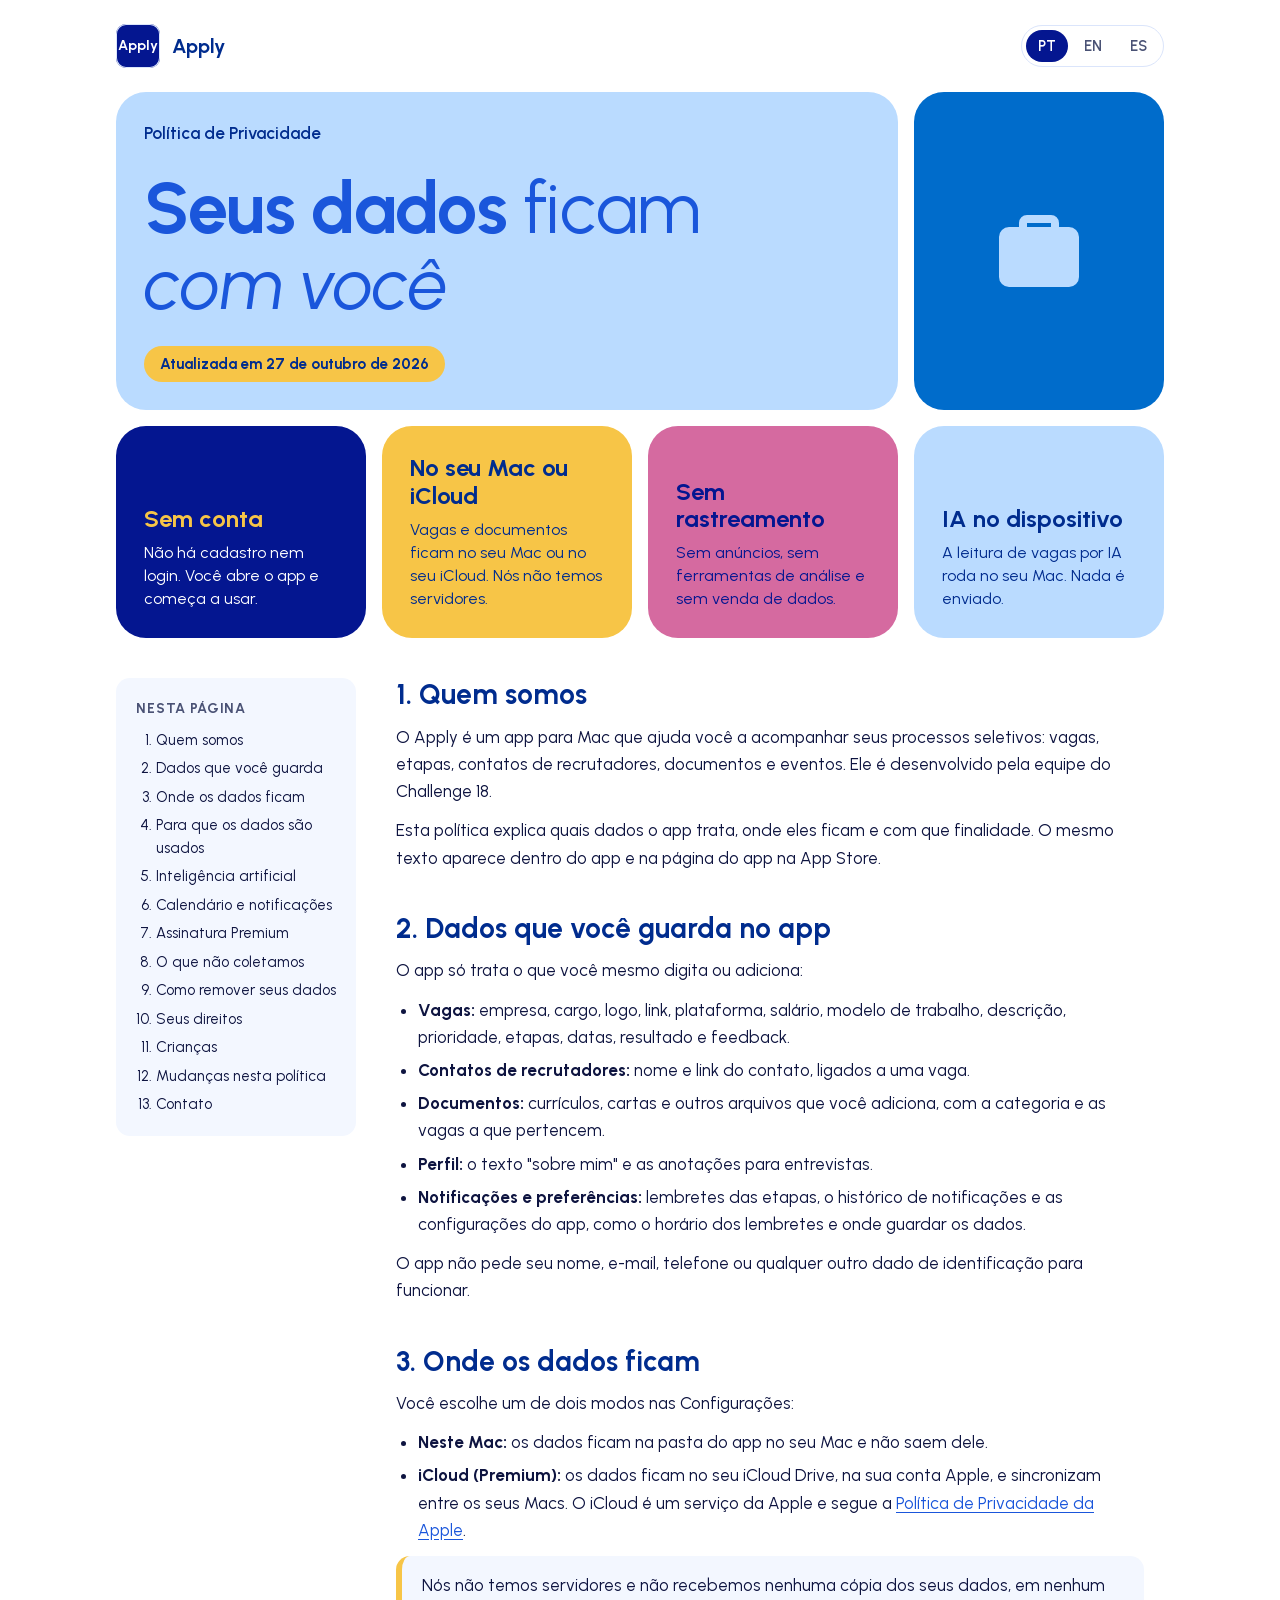
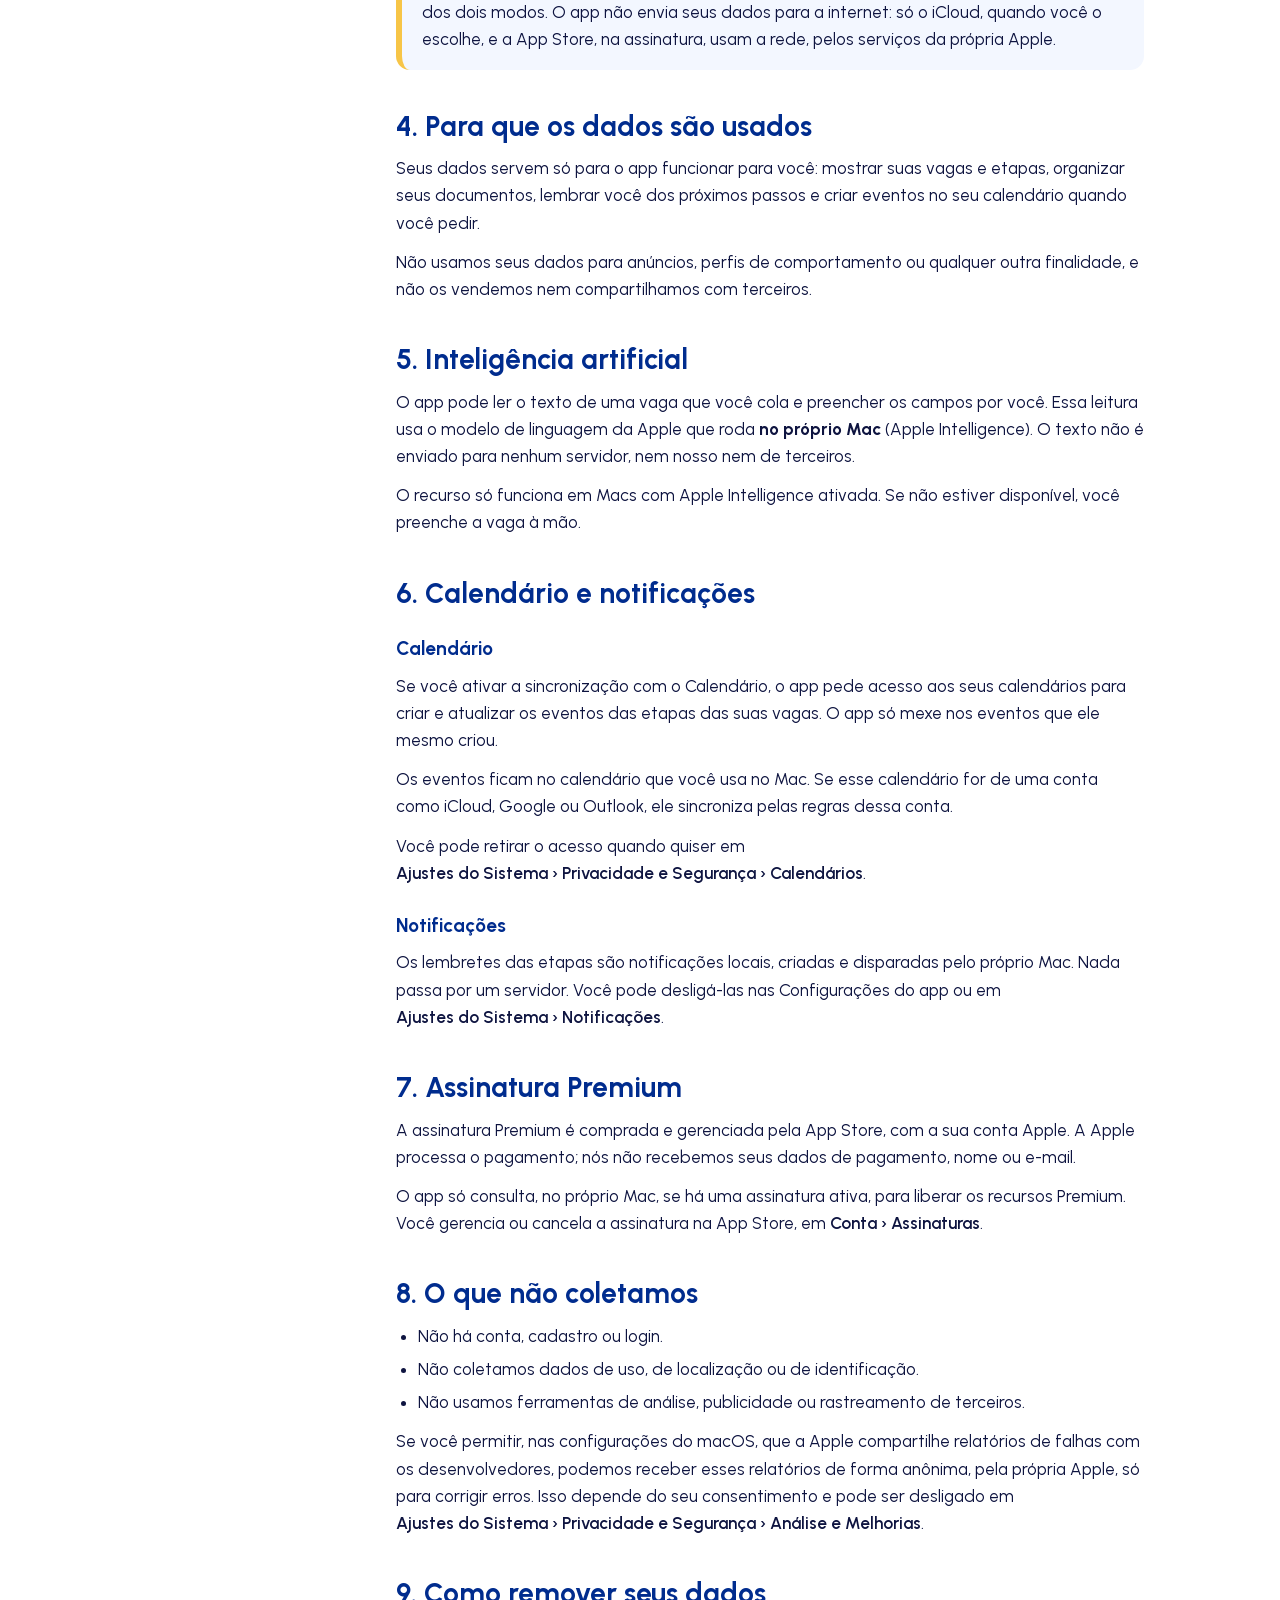
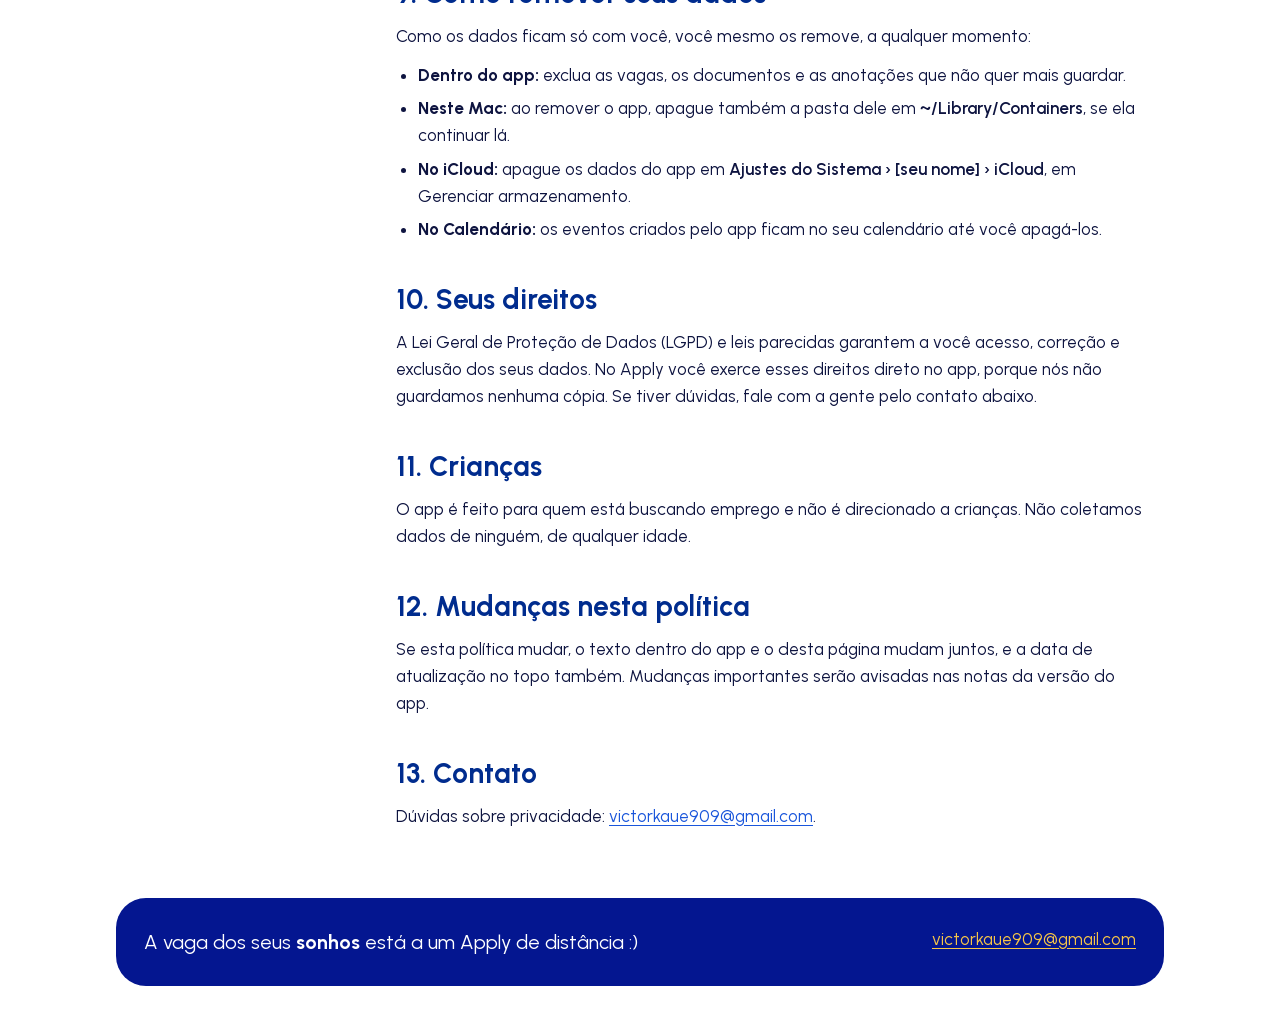
==== index.html @ df61c4a0 "[KAN-130] feat(privacy): add privacy policy page in portuguese, english and spanish Co-Authored-By: " ====
<!doctype html>
<html lang="pt-BR">
<head>
  <meta charset="utf-8">
  <meta name="viewport" content="width=device-width, initial-scale=1">
  <title>Política de Privacidade · Apply</title>
  <meta name="description" content="Como o Apply trata os seus dados: sem conta, sem rastreamento, tudo no seu Mac ou no seu iCloud.">
  <meta name="theme-color" content="#041690">
  <link rel="alternate" hreflang="pt-BR" href="https://challenge18-jobmanager.github.io/JobManager-PrivacyPolicy/">
  <link rel="alternate" hreflang="en" href="https://challenge18-jobmanager.github.io/JobManager-PrivacyPolicy/en/">
  <link rel="alternate" hreflang="es" href="https://challenge18-jobmanager.github.io/JobManager-PrivacyPolicy/es/">
  <link rel="alternate" hreflang="x-default" href="https://challenge18-jobmanager.github.io/JobManager-PrivacyPolicy/en/">
  <link rel="icon" href="assets/favicon.svg" type="image/svg+xml">
  <link rel="stylesheet" href="assets/style.css">
</head>
<body>
  <a class="skip-link" href="#politica">Pular para a política</a>

  <div class="page">
    <header class="topbar">
      <span class="brand"><span class="brand-mark" aria-hidden="true">Apply</span>Apply</span>
      <nav aria-label="Idioma">
        <ul class="languages">
          <li><a href="./" lang="pt-BR" aria-current="page">PT</a></li>
          <li><a href="en/" lang="en">EN</a></li>
          <li><a href="es/" lang="es">ES</a></li>
        </ul>
      </nav>
    </header>

    <div class="hero">
      <div class="tile tile-title">
        <p class="eyebrow">Política de Privacidade</p>
        <h1><strong>Seus dados</strong> ficam <em>com você</em></h1>
        <p class="updated">Atualizada em 27 de outubro de 2026</p>
      </div>
      <div class="tile tile-icon" aria-hidden="true">
        <svg viewBox="0 0 24 24"><path d="M9 3h6a2 2 0 0 1 2 2v1h2.5A2.5 2.5 0 0 1 22 8.5v10a2.5 2.5 0 0 1-2.5 2.5h-15A2.5 2.5 0 0 1 2 18.5v-10A2.5 2.5 0 0 1 4.5 6H7V5a2 2 0 0 1 2-2Zm0 2v1h6V5H9Z"/></svg>
      </div>
      <div class="tile tile-fact tile-navy">
        <h2>Sem conta</h2>
        <p>Não há cadastro nem login. Você abre o app e começa a usar.</p>
      </div>
      <div class="tile tile-fact tile-yellow">
        <h2>No seu Mac ou iCloud</h2>
        <p>Vagas e documentos ficam no seu Mac ou no seu iCloud. Nós não temos servidores.</p>
      </div>
      <div class="tile tile-fact tile-pink">
        <h2>Sem rastreamento</h2>
        <p>Sem anúncios, sem ferramentas de análise e sem venda de dados.</p>
      </div>
      <div class="tile tile-fact tile-sky">
        <h2>IA no dispositivo</h2>
        <p>A leitura de vagas por IA roda no seu Mac. Nada é enviado.</p>
      </div>
    </div>

    <div class="layout">
      <nav class="toc" aria-label="Nesta página">
        <h2>Nesta página</h2>
        <ol>
          <li><a href="#quem-somos">Quem somos</a></li>
          <li><a href="#dados">Dados que você guarda</a></li>
          <li><a href="#onde">Onde os dados ficam</a></li>
          <li><a href="#finalidade">Para que os dados são usados</a></li>
          <li><a href="#ia">Inteligência artificial</a></li>
          <li><a href="#permissoes">Calendário e notificações</a></li>
          <li><a href="#assinatura">Assinatura Premium</a></li>
          <li><a href="#nao-coletamos">O que não coletamos</a></li>
          <li><a href="#remover">Como remover seus dados</a></li>
          <li><a href="#direitos">Seus direitos</a></li>
          <li><a href="#criancas">Crianças</a></li>
          <li><a href="#mudancas">Mudanças nesta política</a></li>
          <li><a href="#contato">Contato</a></li>
        </ol>
      </nav>

      <main id="politica" class="policy">
        <section id="quem-somos">
          <h2>1. Quem somos</h2>
          <p>O Apply é um app para Mac que ajuda você a acompanhar seus processos seletivos: vagas, etapas, contatos de recrutadores, documentos e eventos. Ele é desenvolvido pela equipe do Challenge 18.</p>
          <p>Esta política explica quais dados o app trata, onde eles ficam e com que finalidade. O mesmo texto aparece dentro do app e na página do app na App Store.</p>
        </section>

        <section id="dados">
          <h2>2. Dados que você guarda no app</h2>
          <p>O app só trata o que você mesmo digita ou adiciona:</p>
          <ul>
            <li><strong>Vagas:</strong> empresa, cargo, logo, link, plataforma, salário, modelo de trabalho, descrição, prioridade, etapas, datas, resultado e feedback.</li>
            <li><strong>Contatos de recrutadores:</strong> nome e link do contato, ligados a uma vaga.</li>
            <li><strong>Documentos:</strong> currículos, cartas e outros arquivos que você adiciona, com a categoria e as vagas a que pertencem.</li>
            <li><strong>Perfil:</strong> o texto "sobre mim" e as anotações para entrevistas.</li>
            <li><strong>Notificações e preferências:</strong> lembretes das etapas, o histórico de notificações e as configurações do app, como o horário dos lembretes e onde guardar os dados.</li>
          </ul>
          <p>O app não pede seu nome, e-mail, telefone ou qualquer outro dado de identificação para funcionar.</p>
        </section>

        <section id="onde">
          <h2>3. Onde os dados ficam</h2>
          <p>Você escolhe um de dois modos nas Configurações:</p>
          <ul>
            <li><strong>Neste Mac:</strong> os dados ficam na pasta do app no seu Mac e não saem dele.</li>
            <li><strong>iCloud (Premium):</strong> os dados ficam no seu iCloud Drive, na sua conta Apple, e sincronizam entre os seus Macs. O iCloud é um serviço da Apple e segue a <a href="https://www.apple.com/br/legal/privacy/">Política de Privacidade da Apple</a>.</li>
          </ul>
          <p class="note">Nós não temos servidores e não recebemos nenhuma cópia dos seus dados, em nenhum dos dois modos. O app não envia seus dados para a internet: só o iCloud, quando você o escolhe, e a App Store, na assinatura, usam a rede, pelos serviços da própria Apple.</p>
        </section>

        <section id="finalidade">
          <h2>4. Para que os dados são usados</h2>
          <p>Seus dados servem só para o app funcionar para você: mostrar suas vagas e etapas, organizar seus documentos, lembrar você dos próximos passos e criar eventos no seu calendário quando você pedir.</p>
          <p>Não usamos seus dados para anúncios, perfis de comportamento ou qualquer outra finalidade, e não os vendemos nem compartilhamos com terceiros.</p>
        </section>

        <section id="ia">
          <h2>5. Inteligência artificial</h2>
          <p>O app pode ler o texto de uma vaga que você cola e preencher os campos por você. Essa leitura usa o modelo de linguagem da Apple que roda <strong>no próprio Mac</strong> (Apple Intelligence). O texto não é enviado para nenhum servidor, nem nosso nem de terceiros.</p>
          <p>O recurso só funciona em Macs com Apple Intelligence ativada. Se não estiver disponível, você preenche a vaga à mão.</p>
        </section>

        <section id="permissoes">
          <h2>6. Calendário e notificações</h2>
          <h3>Calendário</h3>
          <p>Se você ativar a sincronização com o Calendário, o app pede acesso aos seus calendários para criar e atualizar os eventos das etapas das suas vagas. O app só mexe nos eventos que ele mesmo criou.</p>
          <p>Os eventos ficam no calendário que você usa no Mac. Se esse calendário for de uma conta como iCloud, Google ou Outlook, ele sincroniza pelas regras dessa conta.</p>
          <p>Você pode retirar o acesso quando quiser em <span class="path">Ajustes do Sistema › Privacidade e Segurança › Calendários</span>.</p>
          <h3>Notificações</h3>
          <p>Os lembretes das etapas são notificações locais, criadas e disparadas pelo próprio Mac. Nada passa por um servidor. Você pode desligá-las nas Configurações do app ou em <span class="path">Ajustes do Sistema › Notificações</span>.</p>
        </section>

        <section id="assinatura">
          <h2>7. Assinatura Premium</h2>
          <p>A assinatura Premium é comprada e gerenciada pela App Store, com a sua conta Apple. A Apple processa o pagamento; nós não recebemos seus dados de pagamento, nome ou e-mail.</p>
          <p>O app só consulta, no próprio Mac, se há uma assinatura ativa, para liberar os recursos Premium. Você gerencia ou cancela a assinatura na App Store, em <span class="path">Conta › Assinaturas</span>.</p>
        </section>

        <section id="nao-coletamos">
          <h2>8. O que não coletamos</h2>
          <ul>
            <li>Não há conta, cadastro ou login.</li>
            <li>Não coletamos dados de uso, de localização ou de identificação.</li>
            <li>Não usamos ferramentas de análise, publicidade ou rastreamento de terceiros.</li>
          </ul>
          <p>Se você permitir, nas configurações do macOS, que a Apple compartilhe relatórios de falhas com os desenvolvedores, podemos receber esses relatórios de forma anônima, pela própria Apple, só para corrigir erros. Isso depende do seu consentimento e pode ser desligado em <span class="path">Ajustes do Sistema › Privacidade e Segurança › Análise e Melhorias</span>.</p>
        </section>

        <section id="remover">
          <h2>9. Como remover seus dados</h2>
          <p>Como os dados ficam só com você, você mesmo os remove, a qualquer momento:</p>
          <ul>
            <li><strong>Dentro do app:</strong> exclua as vagas, os documentos e as anotações que não quer mais guardar.</li>
            <li><strong>Neste Mac:</strong> ao remover o app, apague também a pasta dele em <span class="path">~/Library/Containers</span>, se ela continuar lá.</li>
            <li><strong>No iCloud:</strong> apague os dados do app em <span class="path">Ajustes do Sistema › [seu nome] › iCloud</span>, em Gerenciar armazenamento.</li>
            <li><strong>No Calendário:</strong> os eventos criados pelo app ficam no seu calendário até você apagá-los.</li>
          </ul>
        </section>

        <section id="direitos">
          <h2>10. Seus direitos</h2>
          <p>A Lei Geral de Proteção de Dados (LGPD) e leis parecidas garantem a você acesso, correção e exclusão dos seus dados. No Apply você exerce esses direitos direto no app, porque nós não guardamos nenhuma cópia. Se tiver dúvidas, fale com a gente pelo contato abaixo.</p>
        </section>

        <section id="criancas">
          <h2>11. Crianças</h2>
          <p>O app é feito para quem está buscando emprego e não é direcionado a crianças. Não coletamos dados de ninguém, de qualquer idade.</p>
        </section>

        <section id="mudancas">
          <h2>12. Mudanças nesta política</h2>
          <p>Se esta política mudar, o texto dentro do app e o desta página mudam juntos, e a data de atualização no topo também. Mudanças importantes serão avisadas nas notas da versão do app.</p>
        </section>

        <section id="contato">
          <h2>13. Contato</h2>
          <p>Dúvidas sobre privacidade: <a href="mailto:victorkaue909@gmail.com">victorkaue909@gmail.com</a>.</p>
        </section>
      </main>
    </div>

    <footer class="footer">
      <p class="tagline">A vaga dos seus <strong>sonhos</strong> está a um Apply de distância :)</p>
      <p><a href="mailto:victorkaue909@gmail.com">victorkaue909@gmail.com</a></p>
    </footer>
  </div>
</body>
</html>
---- assets/style.css ----
/*
  Identidade visual provisória do app, tirada do Figma
  (Challenge-18, "02. Design System & Foundations", frame "Teste de cores escolhida").
  Troque os valores de marca aqui quando a identidade for fechada.
*/

@font-face {
  font-family: "Urbanist";
  src: url("fonts/Urbanist.woff2") format("woff2");
  font-weight: 400 800;
  font-style: normal;
  font-display: swap;
}

@font-face {
  font-family: "Urbanist";
  src: url("fonts/Urbanist-Italic.woff2") format("woff2");
  font-weight: 400 800;
  font-style: italic;
  font-display: swap;
}

:root {
  /* Marca */
  --navy: #041690;
  --blue: #006ccb;
  --sky: #badbff;
  --yellow: #f7c547;
  --pink: #d56aa0;
  --royal: #1a56db;
  --deep: #002c8e;

  /* Papéis (claro) */
  --bg: #ffffff;
  --surface: #f3f7ff;
  --border: #dbe5fb;
  --text: #0e1440;
  --text-secondary: #4a5275;
  --heading: var(--deep);
  --link: var(--royal);
  --focus: var(--royal);

  --radius-card: 30px;
  --radius-medium: 14px;
  --radius-small: 10px;

  --font: "Urbanist", -apple-system, BlinkMacSystemFont, "Helvetica Neue", Arial, sans-serif;

  color-scheme: light;
}

@media (prefers-color-scheme: dark) {
  :root {
    --bg: #060a2b;
    --surface: #0d1450;
    --border: #1f2a75;
    --text: #eef2ff;
    --text-secondary: #b7c0e6;
    --heading: var(--sky);
    --link: #8fc2ff;
    --focus: var(--yellow);
    color-scheme: dark;
  }
}

@media (prefers-contrast: more) {
  :root {
    --text-secondary: var(--text);
    --border: var(--text-secondary);
  }
}

*,
*::before,
*::after {
  box-sizing: border-box;
}

html {
  -webkit-text-size-adjust: 100%;
  scroll-behavior: smooth;
}

@media (prefers-reduced-motion: reduce) {
  html {
    scroll-behavior: auto;
  }
}

body {
  margin: 0;
  background: var(--bg);
  color: var(--text);
  font-family: var(--font);
  font-size: 1.0625rem;
  line-height: 1.6;
}

a {
  color: var(--link);
  text-underline-offset: 3px;
}

a:focus-visible {
  outline: 3px solid var(--focus);
  outline-offset: 3px;
  border-radius: 4px;
}

.skip-link {
  position: absolute;
  left: 16px;
  top: -48px;
  padding: 8px 16px;
  background: var(--yellow);
  color: var(--navy);
  border-radius: var(--radius-small);
  font-weight: 700;
  z-index: 10;
}

.skip-link:focus {
  top: 16px;
}

.page {
  max-width: 1080px;
  margin: 0 auto;
  padding: 24px 16px 48px;
}

/* Topo */

.topbar {
  display: flex;
  align-items: center;
  justify-content: space-between;
  gap: 16px;
  margin-bottom: 24px;
}

.brand {
  display: inline-flex;
  align-items: center;
  gap: 12px;
  color: var(--heading);
  font-weight: 700;
  font-size: 1.25rem;
  text-decoration: none;
}

.brand-mark {
  display: grid;
  place-items: center;
  width: 44px;
  height: 44px;
  border-radius: var(--radius-small);
  background: var(--navy);
  color: #ffffff;
  font-size: 0.875rem;
  font-weight: 700;
  letter-spacing: -0.01em;
  box-shadow: inset 0 0 0 1px var(--border);
}

.languages {
  display: flex;
  gap: 4px;
  padding: 4px;
  margin: 0;
  list-style: none;
  border: 1px solid var(--border);
  border-radius: 999px;
}

.languages a {
  display: block;
  padding: 4px 12px;
  border-radius: 999px;
  color: var(--text-secondary);
  font-weight: 600;
  font-size: 0.9375rem;
  text-decoration: none;
}

.languages a[aria-current="page"] {
  background: var(--navy);
  color: #ffffff;
}

/* Bento do topo */

.hero {
  display: grid;
  grid-template-columns: repeat(4, 1fr);
  gap: 16px;
  margin-bottom: 40px;
}

.tile {
  border-radius: var(--radius-card);
  padding: 28px;
  min-height: 180px;
}

.tile h2,
.tile p {
  margin: 0;
}

.tile-title {
  grid-column: span 3;
  background: var(--sky);
  color: var(--royal);
  display: flex;
  flex-direction: column;
  justify-content: space-between;
  gap: 24px;
}

.tile-title h1 {
  margin: 0;
  font-size: clamp(2.5rem, 6vw, 4.5rem);
  line-height: 1.05;
  font-weight: 400;
  letter-spacing: -0.01em;
}

.tile-title h1 strong {
  font-weight: 700;
}

.tile-title h1 em {
  display: block;
}

.tile-title .eyebrow {
  color: var(--deep);
  font-weight: 600;
}

.updated {
  align-self: flex-start;
  padding: 6px 16px;
  border-radius: 999px;
  background: var(--yellow);
  color: var(--deep);
  font-weight: 700;
  font-size: 0.9375rem;
}

.tile-icon {
  background: var(--blue);
  display: grid;
  place-items: center;
}

.tile-icon svg {
  width: 96px;
  height: 96px;
  fill: var(--sky);
}

.tile-fact {
  display: flex;
  flex-direction: column;
  justify-content: flex-end;
  gap: 8px;
}

.tile-fact h2 {
  font-size: 1.5rem;
  line-height: 1.15;
}

.tile-fact p {
  font-size: 1rem;
  line-height: 1.45;
}

.tile-navy {
  background: var(--navy);
  color: #ffffff;
}

.tile-navy h2 {
  color: var(--yellow);
}

.tile-yellow {
  background: var(--yellow);
  color: var(--deep);
}

.tile-pink {
  background: var(--pink);
  color: var(--navy);
}

.tile-sky {
  background: var(--sky);
  color: var(--deep);
}

@media (max-width: 860px) {
  .hero {
    grid-template-columns: repeat(2, 1fr);
  }

  .tile-title {
    grid-column: span 2;
  }

  .tile-icon {
    display: none;
  }
}

@media (max-width: 520px) {
  .hero {
    grid-template-columns: 1fr;
  }

  .tile-title {
    grid-column: span 1;
  }

  .tile {
    padding: 24px;
    min-height: 0;
  }
}

/* Texto da política */

.layout {
  display: grid;
  grid-template-columns: 240px minmax(0, 1fr);
  gap: 40px;
  align-items: start;
}

.toc {
  position: sticky;
  top: 24px;
  padding: 20px;
  border-radius: var(--radius-medium);
  background: var(--surface);
}

.toc h2 {
  margin: 0 0 8px;
  font-size: 0.875rem;
  text-transform: uppercase;
  letter-spacing: 0.06em;
  color: var(--text-secondary);
}

.toc ol {
  margin: 0;
  padding-left: 20px;
  font-size: 0.9375rem;
  line-height: 1.5;
}

.toc li + li {
  margin-top: 6px;
}

.toc a {
  color: var(--text);
  text-decoration: none;
}

.toc a:hover {
  color: var(--link);
  text-decoration: underline;
}

@media (max-width: 860px) {
  .layout {
    grid-template-columns: 1fr;
    gap: 24px;
  }

  .toc {
    position: static;
  }
}

.policy {
  max-width: 68ch;
}

.policy section {
  scroll-margin-top: 24px;
}

.policy section + section {
  margin-top: 40px;
}

.policy h2 {
  margin: 0 0 12px;
  color: var(--heading);
  font-size: 1.75rem;
  line-height: 1.2;
  font-weight: 700;
}

.policy h3 {
  margin: 24px 0 8px;
  color: var(--heading);
  font-size: 1.1875rem;
  font-weight: 700;
}

.policy p,
.policy ul {
  margin: 0 0 12px;
}

.policy ul {
  padding-left: 22px;
}

.policy li + li {
  margin-top: 6px;
}

.policy strong {
  font-weight: 700;
}

.note {
  padding: 16px 20px;
  border-radius: var(--radius-medium);
  background: var(--surface);
  border-left: 6px solid var(--yellow);
}

.path {
  font-weight: 600;
  white-space: nowrap;
}

/* Rodapé */

.footer {
  margin-top: 56px;
  padding: 28px;
  border-radius: var(--radius-card);
  background: var(--navy);
  color: #ffffff;
  display: flex;
  flex-wrap: wrap;
  justify-content: space-between;
  gap: 16px;
}

.footer p {
  margin: 0;
}

.footer a {
  color: var(--yellow);
}

.footer .tagline {
  font-size: 1.25rem;
}

@media print {
  .topbar .languages,
  .toc,
  .hero .tile-icon,
  .skip-link {
    display: none;
  }

  .layout {
    display: block;
  }

  .tile,
  .footer {
    background: none !important;
    color: #000000 !important;
    border: 1px solid #cccccc;
  }
}
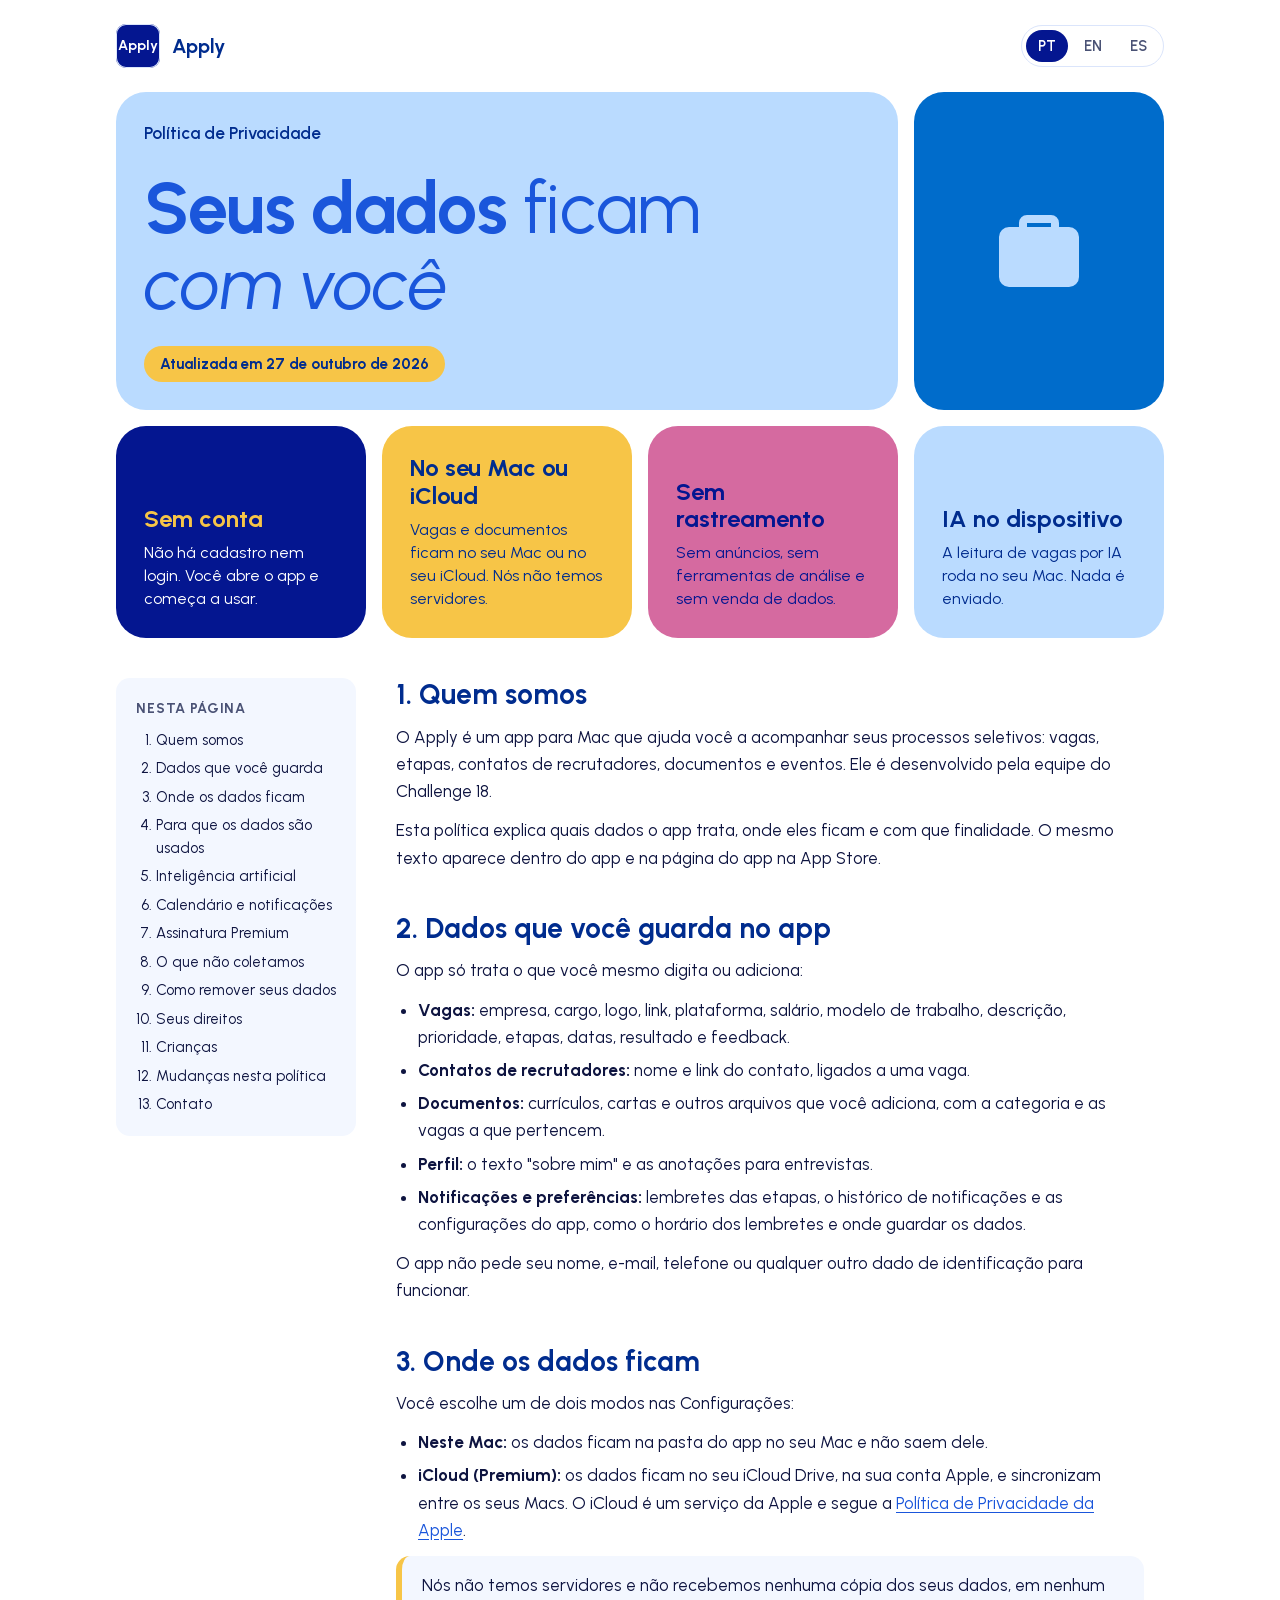
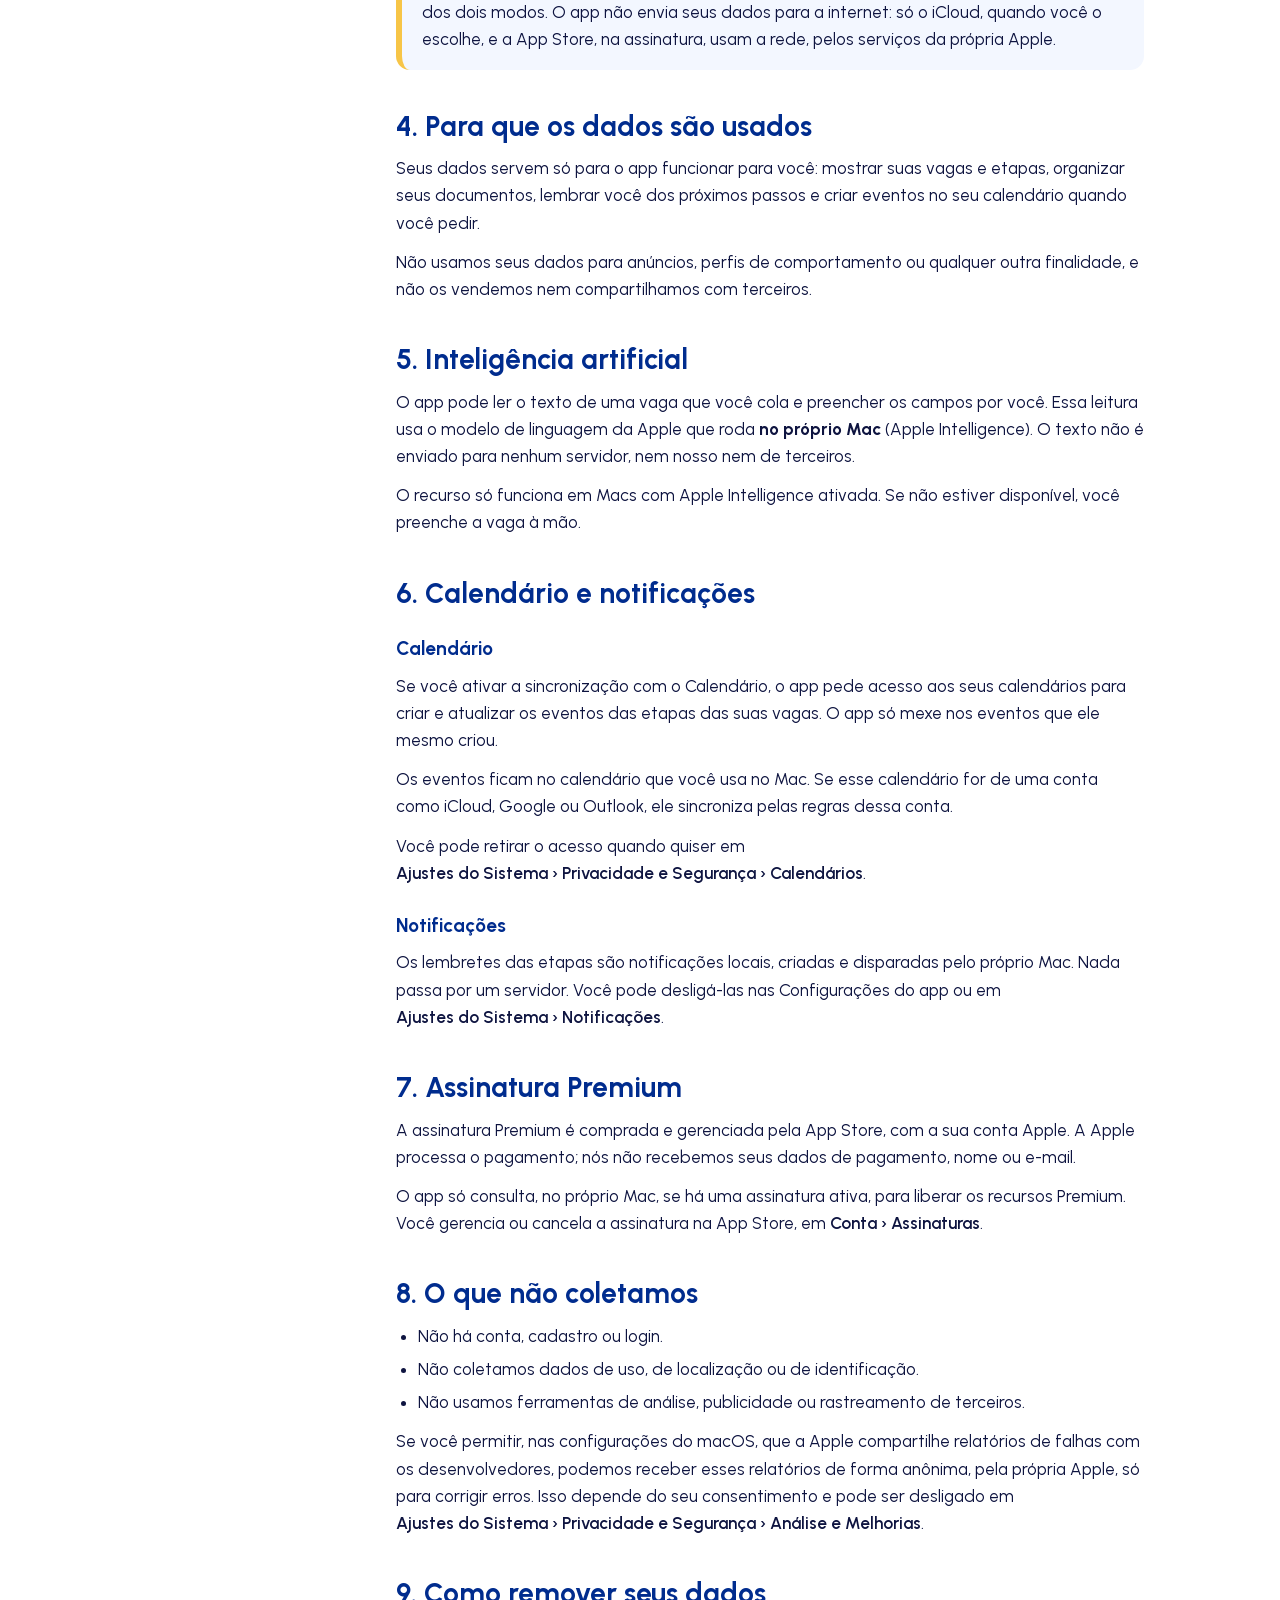
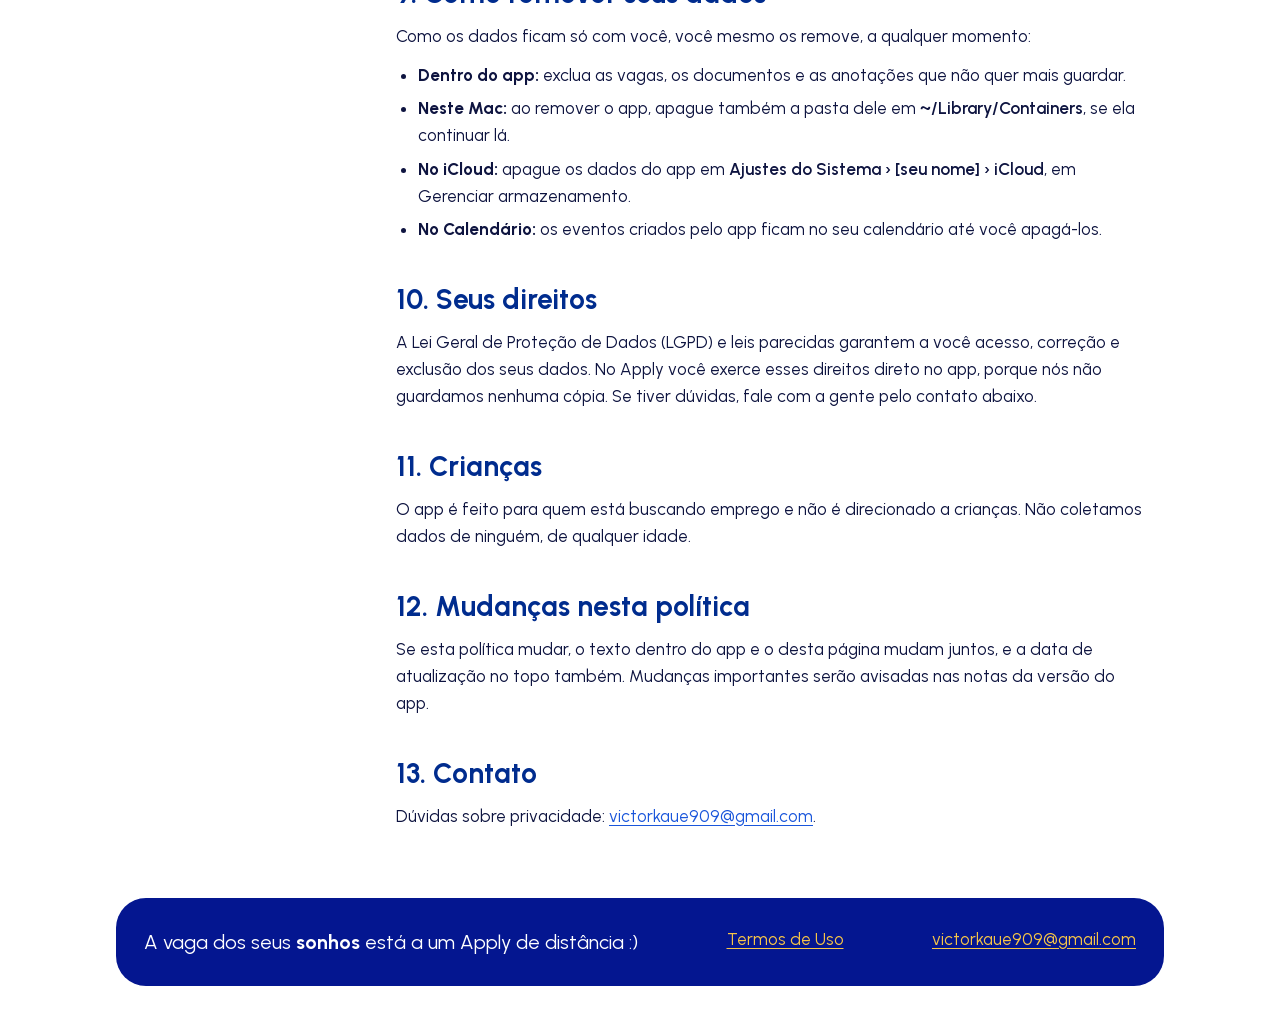
==== commit 9fd2ba7f: "[KAN-194] docs(terms): update the readme and link both documents Co-Authored-By: Claude Sonnet 5.5 <" ====
--- a/index.html
+++ b/index.html
@@ -178,6 +178,7 @@
 
     <footer class="footer">
       <p class="tagline">A vaga dos seus <strong>sonhos</strong> está a um Apply de distância :)</p>
+      <p><a href="terms/">Termos de Uso</a></p>
       <p><a href="mailto:victorkaue909@gmail.com">victorkaue909@gmail.com</a></p>
     </footer>
   </div>
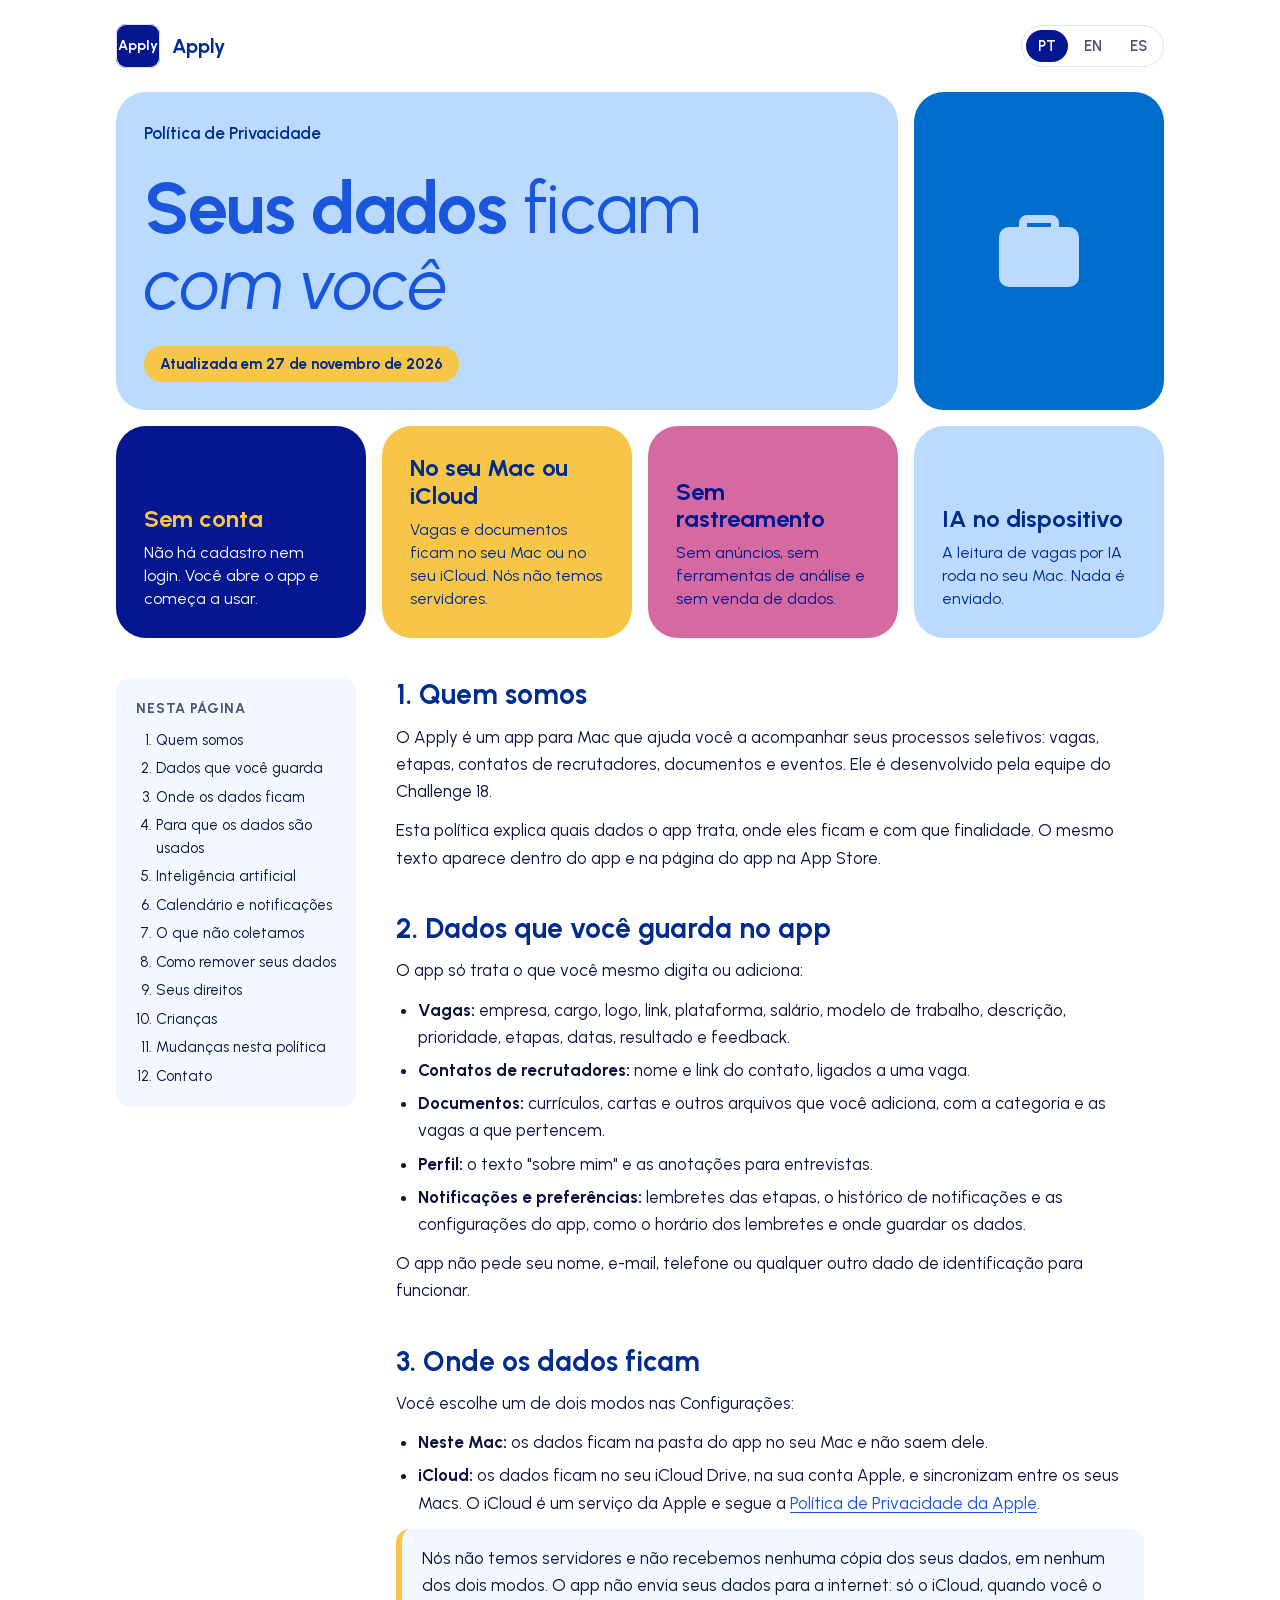
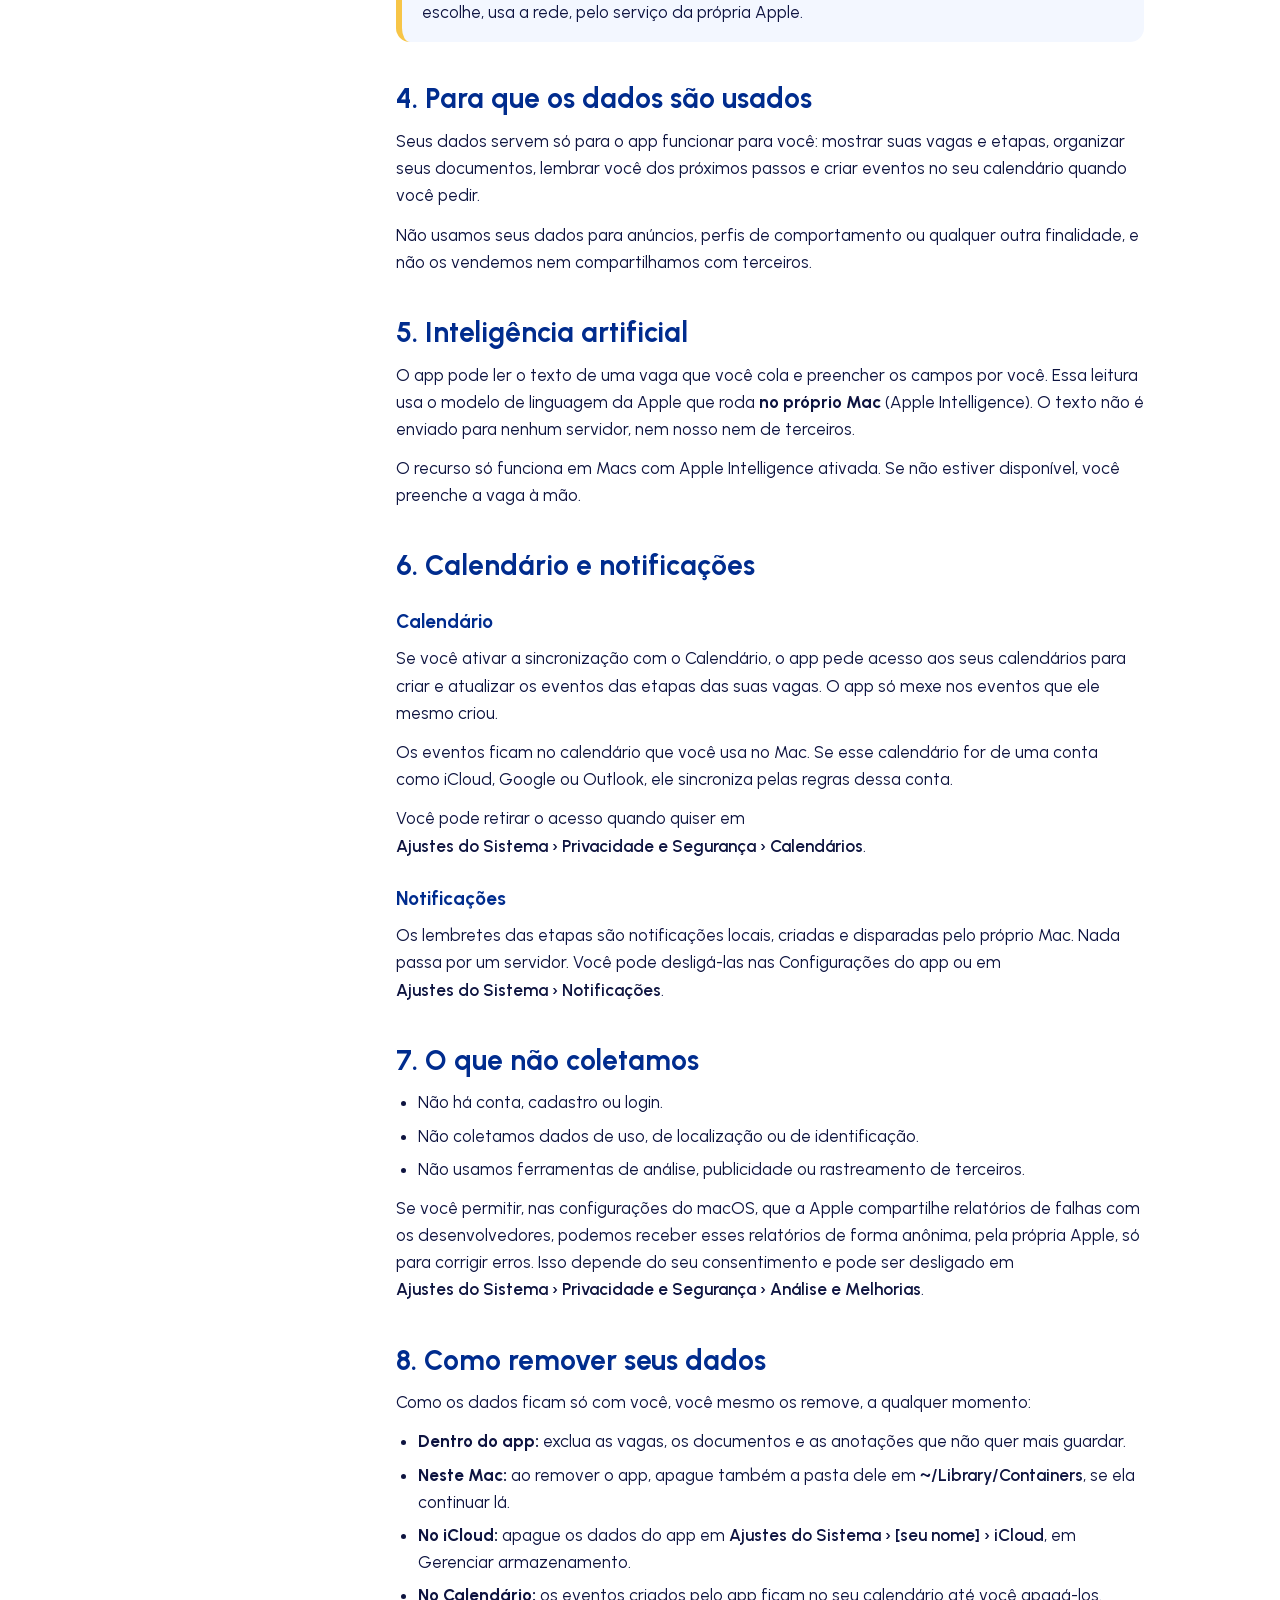
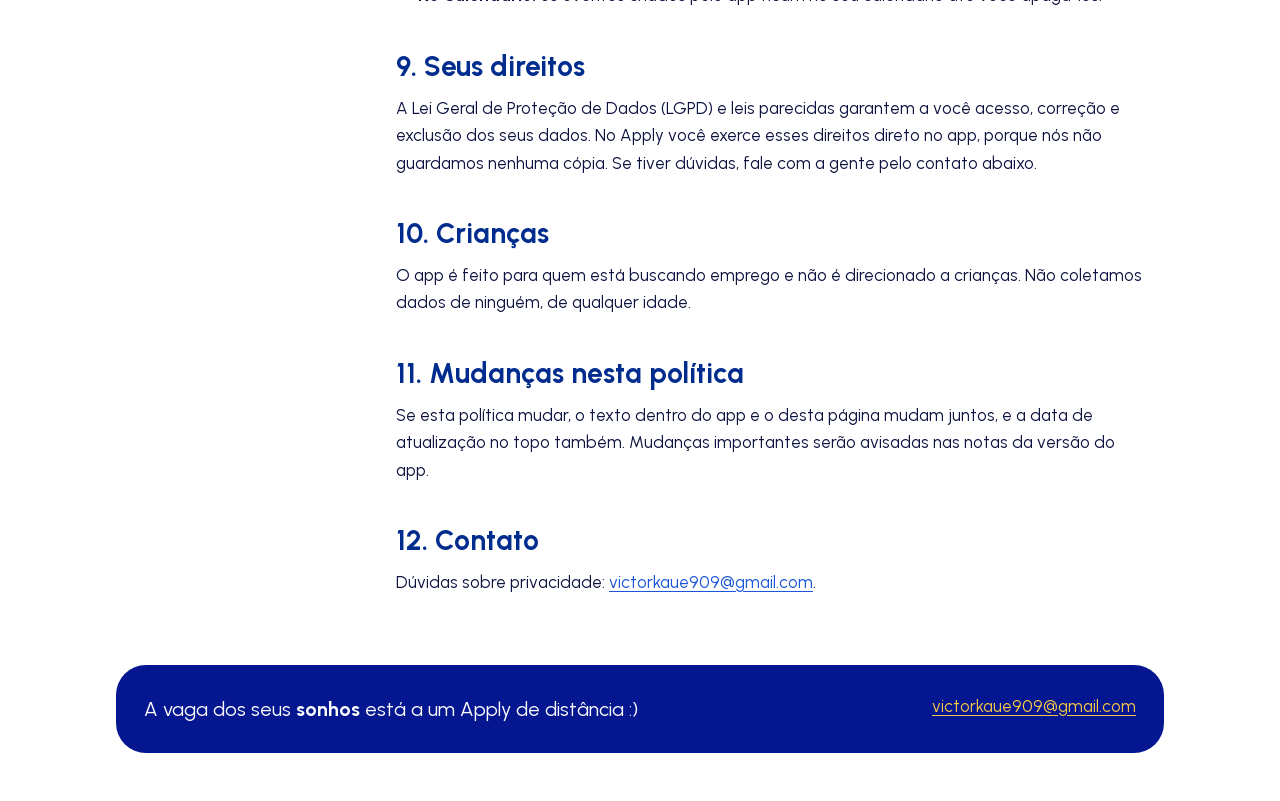
==== commit 6b9ce2d1: "[KAN-194] docs(policy): drop the Premium subscription from the policy The app is now free: SettingsF" ====
--- a/index.html
+++ b/index.html
@@ -32,7 +32,7 @@
       <div class="tile tile-title">
         <p class="eyebrow">Política de Privacidade</p>
         <h1><strong>Seus dados</strong> ficam <em>com você</em></h1>
-        <p class="updated">Atualizada em 27 de outubro de 2026</p>
+        <p class="updated">Atualizada em 27 de novembro de 2026</p>
       </div>
       <div class="tile tile-icon" aria-hidden="true">
         <svg viewBox="0 0 24 24"><path d="M9 3h6a2 2 0 0 1 2 2v1h2.5A2.5 2.5 0 0 1 22 8.5v10a2.5 2.5 0 0 1-2.5 2.5h-15A2.5 2.5 0 0 1 2 18.5v-10A2.5 2.5 0 0 1 4.5 6H7V5a2 2 0 0 1 2-2Zm0 2v1h6V5H9Z"/></svg>
@@ -65,7 +65,6 @@
           <li><a href="#finalidade">Para que os dados são usados</a></li>
           <li><a href="#ia">Inteligência artificial</a></li>
           <li><a href="#permissoes">Calendário e notificações</a></li>
-          <li><a href="#assinatura">Assinatura Premium</a></li>
           <li><a href="#nao-coletamos">O que não coletamos</a></li>
           <li><a href="#remover">Como remover seus dados</a></li>
           <li><a href="#direitos">Seus direitos</a></li>
@@ -100,9 +99,9 @@
           <p>Você escolhe um de dois modos nas Configurações:</p>
           <ul>
             <li><strong>Neste Mac:</strong> os dados ficam na pasta do app no seu Mac e não saem dele.</li>
-            <li><strong>iCloud (Premium):</strong> os dados ficam no seu iCloud Drive, na sua conta Apple, e sincronizam entre os seus Macs. O iCloud é um serviço da Apple e segue a <a href="https://www.apple.com/br/legal/privacy/">Política de Privacidade da Apple</a>.</li>
+            <li><strong>iCloud:</strong> os dados ficam no seu iCloud Drive, na sua conta Apple, e sincronizam entre os seus Macs. O iCloud é um serviço da Apple e segue a <a href="https://www.apple.com/br/legal/privacy/">Política de Privacidade da Apple</a>.</li>
           </ul>
-          <p class="note">Nós não temos servidores e não recebemos nenhuma cópia dos seus dados, em nenhum dos dois modos. O app não envia seus dados para a internet: só o iCloud, quando você o escolhe, e a App Store, na assinatura, usam a rede, pelos serviços da própria Apple.</p>
+          <p class="note">Nós não temos servidores e não recebemos nenhuma cópia dos seus dados, em nenhum dos dois modos. O app não envia seus dados para a internet: só o iCloud, quando você o escolhe, usa a rede, pelo serviço da própria Apple.</p>
         </section>
 
         <section id="finalidade">
@@ -127,14 +126,8 @@
           <p>Os lembretes das etapas são notificações locais, criadas e disparadas pelo próprio Mac. Nada passa por um servidor. Você pode desligá-las nas Configurações do app ou em <span class="path">Ajustes do Sistema › Notificações</span>.</p>
         </section>
 
-        <section id="assinatura">
-          <h2>7. Assinatura Premium</h2>
-          <p>A assinatura Premium é comprada e gerenciada pela App Store, com a sua conta Apple. A Apple processa o pagamento; nós não recebemos seus dados de pagamento, nome ou e-mail.</p>
-          <p>O app só consulta, no próprio Mac, se há uma assinatura ativa, para liberar os recursos Premium. Você gerencia ou cancela a assinatura na App Store, em <span class="path">Conta › Assinaturas</span>.</p>
-        </section>
-
         <section id="nao-coletamos">
-          <h2>8. O que não coletamos</h2>
+          <h2>7. O que não coletamos</h2>
           <ul>
             <li>Não há conta, cadastro ou login.</li>
             <li>Não coletamos dados de uso, de localização ou de identificação.</li>
@@ -144,7 +137,7 @@
         </section>
 
         <section id="remover">
-          <h2>9. Como remover seus dados</h2>
+          <h2>8. Como remover seus dados</h2>
           <p>Como os dados ficam só com você, você mesmo os remove, a qualquer momento:</p>
           <ul>
             <li><strong>Dentro do app:</strong> exclua as vagas, os documentos e as anotações que não quer mais guardar.</li>
@@ -155,22 +148,22 @@
         </section>
 
         <section id="direitos">
-          <h2>10. Seus direitos</h2>
+          <h2>9. Seus direitos</h2>
           <p>A Lei Geral de Proteção de Dados (LGPD) e leis parecidas garantem a você acesso, correção e exclusão dos seus dados. No Apply você exerce esses direitos direto no app, porque nós não guardamos nenhuma cópia. Se tiver dúvidas, fale com a gente pelo contato abaixo.</p>
         </section>
 
         <section id="criancas">
-          <h2>11. Crianças</h2>
+          <h2>10. Crianças</h2>
           <p>O app é feito para quem está buscando emprego e não é direcionado a crianças. Não coletamos dados de ninguém, de qualquer idade.</p>
         </section>
 
         <section id="mudancas">
-          <h2>12. Mudanças nesta política</h2>
+          <h2>11. Mudanças nesta política</h2>
           <p>Se esta política mudar, o texto dentro do app e o desta página mudam juntos, e a data de atualização no topo também. Mudanças importantes serão avisadas nas notas da versão do app.</p>
         </section>
 
         <section id="contato">
-          <h2>13. Contato</h2>
+          <h2>12. Contato</h2>
           <p>Dúvidas sobre privacidade: <a href="mailto:victorkaue909@gmail.com">victorkaue909@gmail.com</a>.</p>
         </section>
       </main>
@@ -178,7 +171,6 @@
 
     <footer class="footer">
       <p class="tagline">A vaga dos seus <strong>sonhos</strong> está a um Apply de distância :)</p>
-      <p><a href="terms/">Termos de Uso</a></p>
       <p><a href="mailto:victorkaue909@gmail.com">victorkaue909@gmail.com</a></p>
     </footer>
   </div>
--- a/assets/style.css
+++ b/assets/style.css
@@ -40,9 +40,9 @@
   --link: var(--royal);
   --focus: var(--royal);
 
-  --radius-card: 30px;
-  --radius-medium: 14px;
-  --radius-small: 10px;
+  --radius-card: 1.875rem;
+  --radius-medium: 0.875rem;
+  --radius-small: 0.625rem;
 
   --font: "Urbanist", -apple-system, BlinkMacSystemFont, "Helvetica Neue", Arial, sans-serif;
 
@@ -81,6 +81,20 @@
   scroll-behavior: smooth;
 }
 
+/*
+  Telas grandes: tudo aqui em baixo é rem, então escalar o tamanho base escala a página inteira
+  (texto, coluna, grade de cards e sumário) na mesma proporção. Até 1600 px de largura nada muda
+  (16 px); depois cresce com a largura da janela e para em 225 % (36 px, a partir de 5600 px).
+  A parte fixa em % (50 %) faz o zoom do navegador (⌘+) continuar valendo em telas grandes: só com
+  1vw o zoom encolhia a largura em px de CSS na mesma proporção e o texto não mudava.
+  A coluna de texto é limitada em ch, então a linha de leitura não estica.
+*/
+@media (min-width: 1600px) {
+  html {
+    font-size: clamp(100%, 50% + 0.5vw, 225%);
+  }
+}
+
 @media (prefers-reduced-motion: reduce) {
   html {
     scroll-behavior: auto;
@@ -98,20 +112,20 @@
 
 a {
   color: var(--link);
-  text-underline-offset: 3px;
+  text-underline-offset: 0.1875rem;
 }
 
 a:focus-visible {
-  outline: 3px solid var(--focus);
-  outline-offset: 3px;
-  border-radius: 4px;
+  outline: 0.1875rem solid var(--focus);
+  outline-offset: 0.1875rem;
+  border-radius: 0.25rem;
 }
 
 .skip-link {
   position: absolute;
-  left: 16px;
-  top: -48px;
-  padding: 8px 16px;
+  left: 1rem;
+  top: -3rem;
+  padding: 0.5rem 1rem;
   background: var(--yellow);
   color: var(--navy);
   border-radius: var(--radius-small);
@@ -120,13 +134,13 @@
 }
 
 .skip-link:focus {
-  top: 16px;
+  top: 1rem;
 }
 
 .page {
-  max-width: 1080px;
+  max-width: 67.5rem;
   margin: 0 auto;
-  padding: 24px 16px 48px;
+  padding: 1.5rem 1rem 3rem;
 }
 
 /* Topo */
@@ -135,14 +149,14 @@
   display: flex;
   align-items: center;
   justify-content: space-between;
-  gap: 16px;
-  margin-bottom: 24px;
+  gap: 1rem;
+  margin-bottom: 1.5rem;
 }
 
 .brand {
   display: inline-flex;
   align-items: center;
-  gap: 12px;
+  gap: 0.75rem;
   color: var(--heading);
   font-weight: 700;
   font-size: 1.25rem;
@@ -152,8 +166,8 @@
 .brand-mark {
   display: grid;
   place-items: center;
-  width: 44px;
-  height: 44px;
+  width: 2.75rem;
+  height: 2.75rem;
   border-radius: var(--radius-small);
   background: var(--navy);
   color: #ffffff;
@@ -165,8 +179,8 @@
 
 .languages {
   display: flex;
-  gap: 4px;
-  padding: 4px;
+  gap: 0.25rem;
+  padding: 0.25rem;
   margin: 0;
   list-style: none;
   border: 1px solid var(--border);
@@ -175,7 +189,7 @@
 
 .languages a {
   display: block;
-  padding: 4px 12px;
+  padding: 0.25rem 0.75rem;
   border-radius: 999px;
   color: var(--text-secondary);
   font-weight: 600;
@@ -193,14 +207,14 @@
 .hero {
   display: grid;
   grid-template-columns: repeat(4, 1fr);
-  gap: 16px;
-  margin-bottom: 40px;
+  gap: 1rem;
+  margin-bottom: 2.5rem;
 }
 
 .tile {
   border-radius: var(--radius-card);
-  padding: 28px;
-  min-height: 180px;
+  padding: 1.75rem;
+  min-height: 11.25rem;
 }
 
 .tile h2,
@@ -215,7 +229,7 @@
   display: flex;
   flex-direction: column;
   justify-content: space-between;
-  gap: 24px;
+  gap: 1.5rem;
 }
 
 .tile-title h1 {
@@ -241,7 +255,7 @@
 
 .updated {
   align-self: flex-start;
-  padding: 6px 16px;
+  padding: 0.375rem 1rem;
   border-radius: 999px;
   background: var(--yellow);
   color: var(--deep);
@@ -256,8 +270,8 @@
 }
 
 .tile-icon svg {
-  width: 96px;
-  height: 96px;
+  width: 6rem;
+  height: 6rem;
   fill: var(--sky);
 }
 
@@ -265,7 +279,7 @@
   display: flex;
   flex-direction: column;
   justify-content: flex-end;
-  gap: 8px;
+  gap: 0.5rem;
 }
 
 .tile-fact h2 {
@@ -326,7 +340,7 @@
   }
 
   .tile {
-    padding: 24px;
+    padding: 1.5rem;
     min-height: 0;
   }
 }
@@ -335,21 +349,21 @@
 
 .layout {
   display: grid;
-  grid-template-columns: 240px minmax(0, 1fr);
-  gap: 40px;
+  grid-template-columns: 15rem minmax(0, 1fr);
+  gap: 2.5rem;
   align-items: start;
 }
 
 .toc {
   position: sticky;
-  top: 24px;
-  padding: 20px;
+  top: 1.5rem;
+  padding: 1.25rem;
   border-radius: var(--radius-medium);
   background: var(--surface);
 }
 
 .toc h2 {
-  margin: 0 0 8px;
+  margin: 0 0 0.5rem;
   font-size: 0.875rem;
   text-transform: uppercase;
   letter-spacing: 0.06em;
@@ -358,13 +372,13 @@
 
 .toc ol {
   margin: 0;
-  padding-left: 20px;
+  padding-left: 1.25rem;
   font-size: 0.9375rem;
   line-height: 1.5;
 }
 
 .toc li + li {
-  margin-top: 6px;
+  margin-top: 0.375rem;
 }
 
 .toc a {
@@ -380,7 +394,7 @@
 @media (max-width: 860px) {
   .layout {
     grid-template-columns: 1fr;
-    gap: 24px;
+    gap: 1.5rem;
   }
 
   .toc {
@@ -393,15 +407,15 @@
 }
 
 .policy section {
-  scroll-margin-top: 24px;
+  scroll-margin-top: 1.5rem;
 }
 
 .policy section + section {
-  margin-top: 40px;
+  margin-top: 2.5rem;
 }
 
 .policy h2 {
-  margin: 0 0 12px;
+  margin: 0 0 0.75rem;
   color: var(--heading);
   font-size: 1.75rem;
   line-height: 1.2;
@@ -409,7 +423,7 @@
 }
 
 .policy h3 {
-  margin: 24px 0 8px;
+  margin: 1.5rem 0 0.5rem;
   color: var(--heading);
   font-size: 1.1875rem;
   font-weight: 700;
@@ -417,15 +431,15 @@
 
 .policy p,
 .policy ul {
-  margin: 0 0 12px;
+  margin: 0 0 0.75rem;
 }
 
 .policy ul {
-  padding-left: 22px;
+  padding-left: 1.375rem;
 }
 
 .policy li + li {
-  margin-top: 6px;
+  margin-top: 0.375rem;
 }
 
 .policy strong {
@@ -433,10 +447,10 @@
 }
 
 .note {
-  padding: 16px 20px;
+  padding: 1rem 1.25rem;
   border-radius: var(--radius-medium);
   background: var(--surface);
-  border-left: 6px solid var(--yellow);
+  border-left: 0.375rem solid var(--yellow);
 }
 
 .path {
@@ -447,15 +461,15 @@
 /* Rodapé */
 
 .footer {
-  margin-top: 56px;
-  padding: 28px;
+  margin-top: 3.5rem;
+  padding: 1.75rem;
   border-radius: var(--radius-card);
   background: var(--navy);
   color: #ffffff;
   display: flex;
   flex-wrap: wrap;
   justify-content: space-between;
-  gap: 16px;
+  gap: 1rem;
 }
 
 .footer p {
@@ -468,6 +482,14 @@
 
 .footer .tagline {
   font-size: 1.25rem;
+}
+
+/* Caminhos longos (.path) não cabem numa linha de celular: quebram em vez de gerar rolagem horizontal. */
+@media (max-width: 600px) {
+  .path {
+    white-space: normal;
+    overflow-wrap: anywhere;
+  }
 }
 
 @media print {
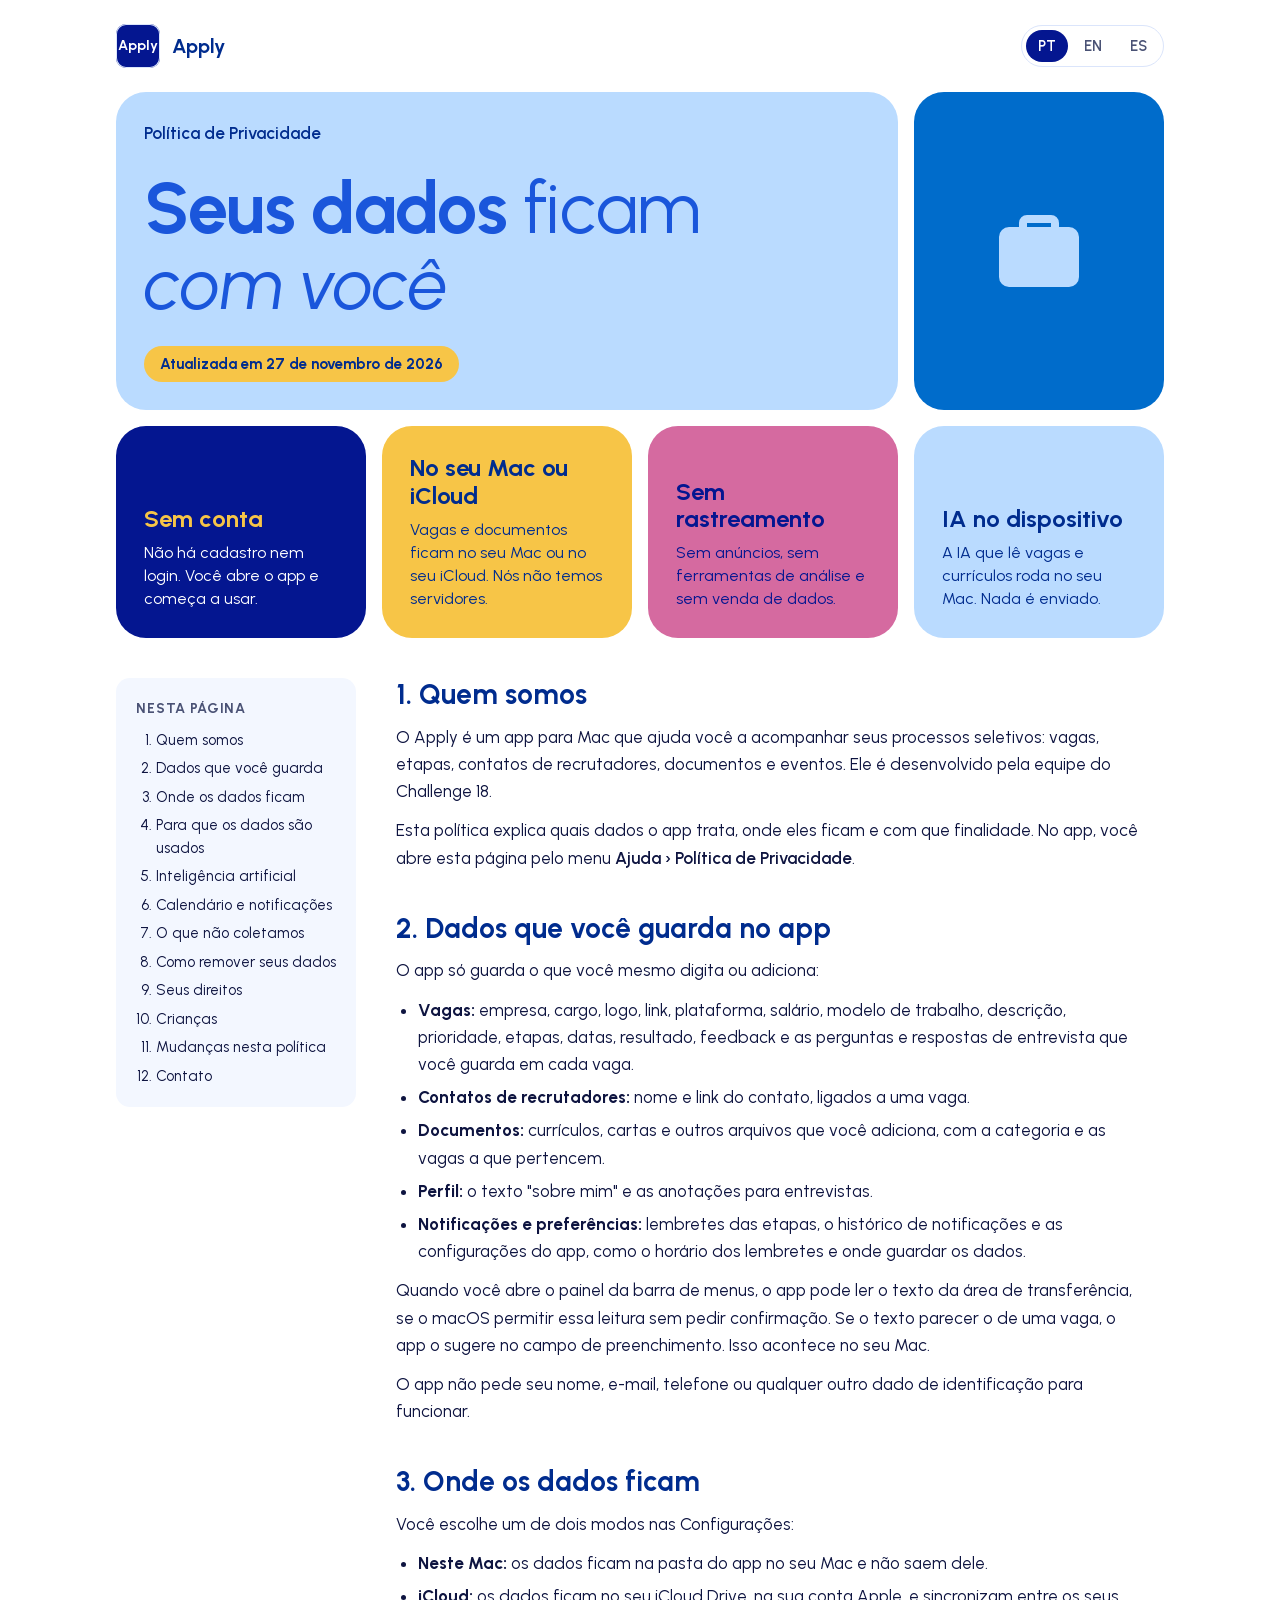
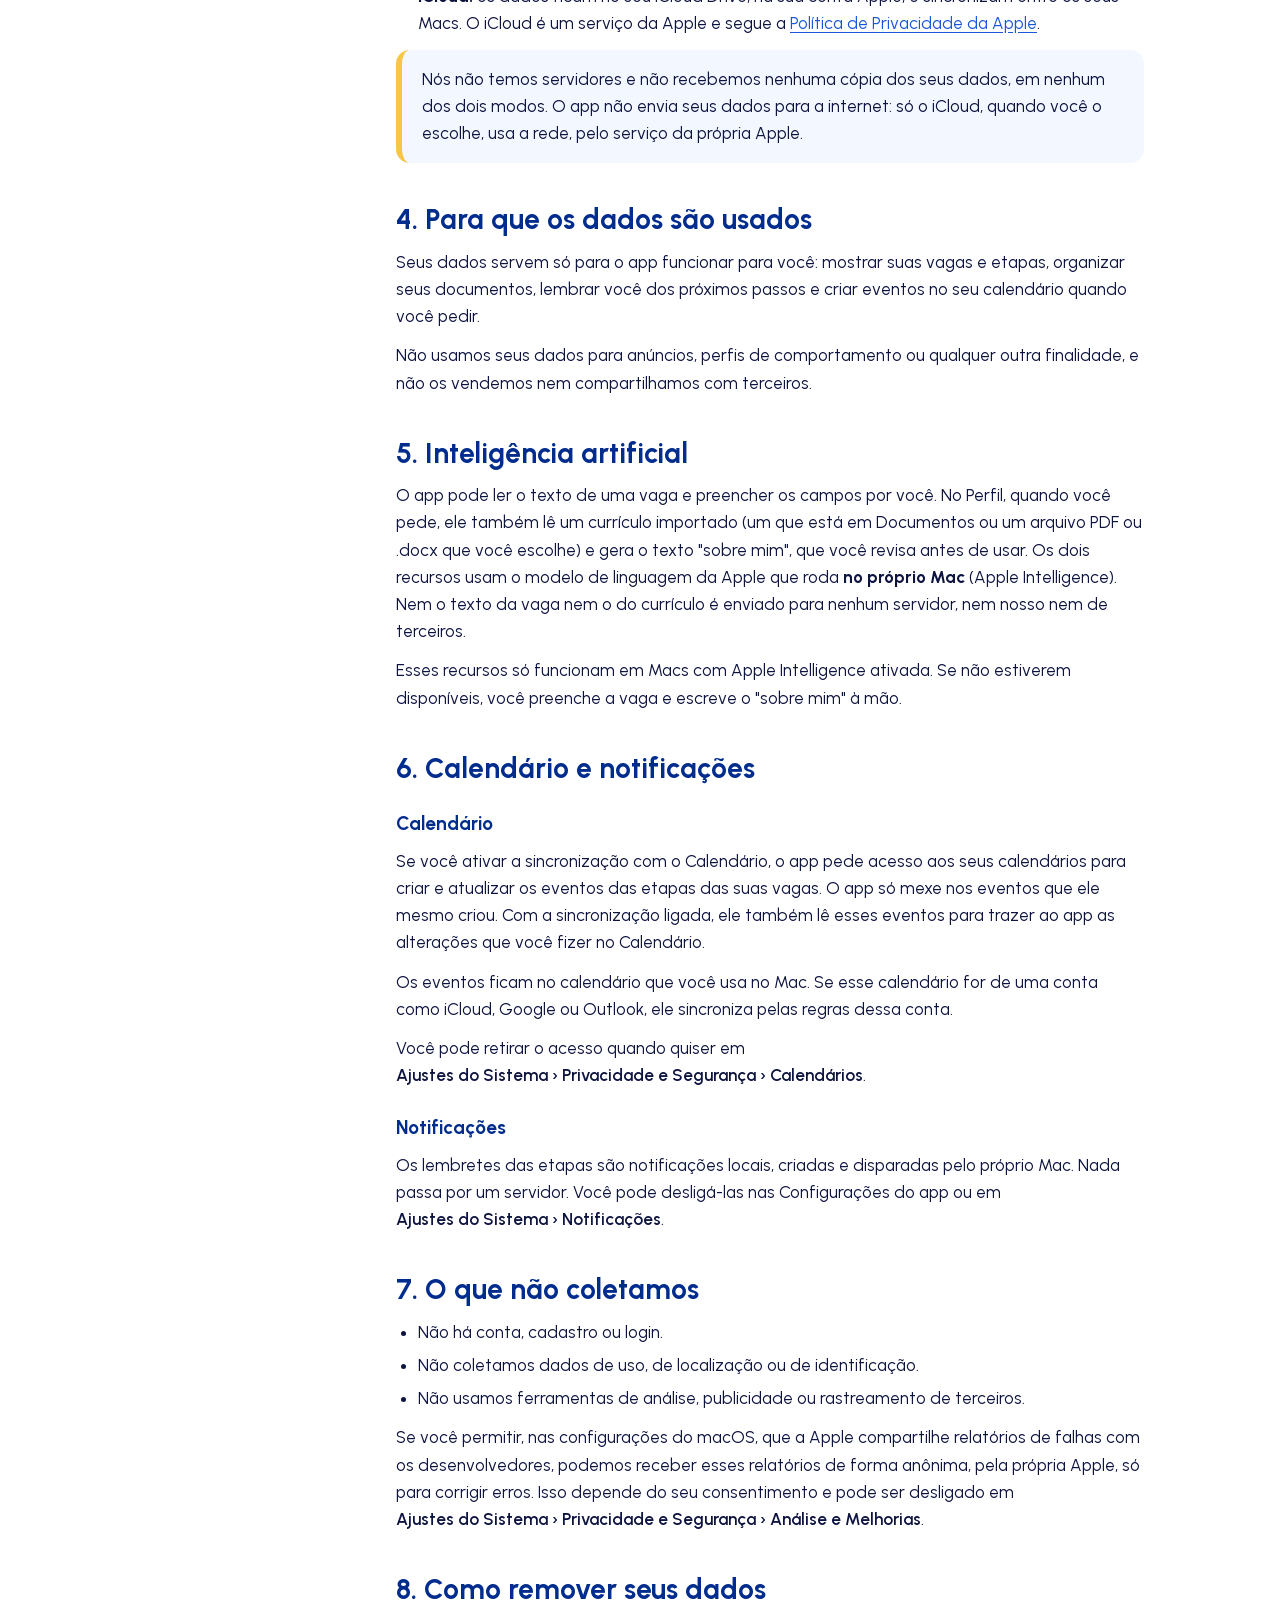
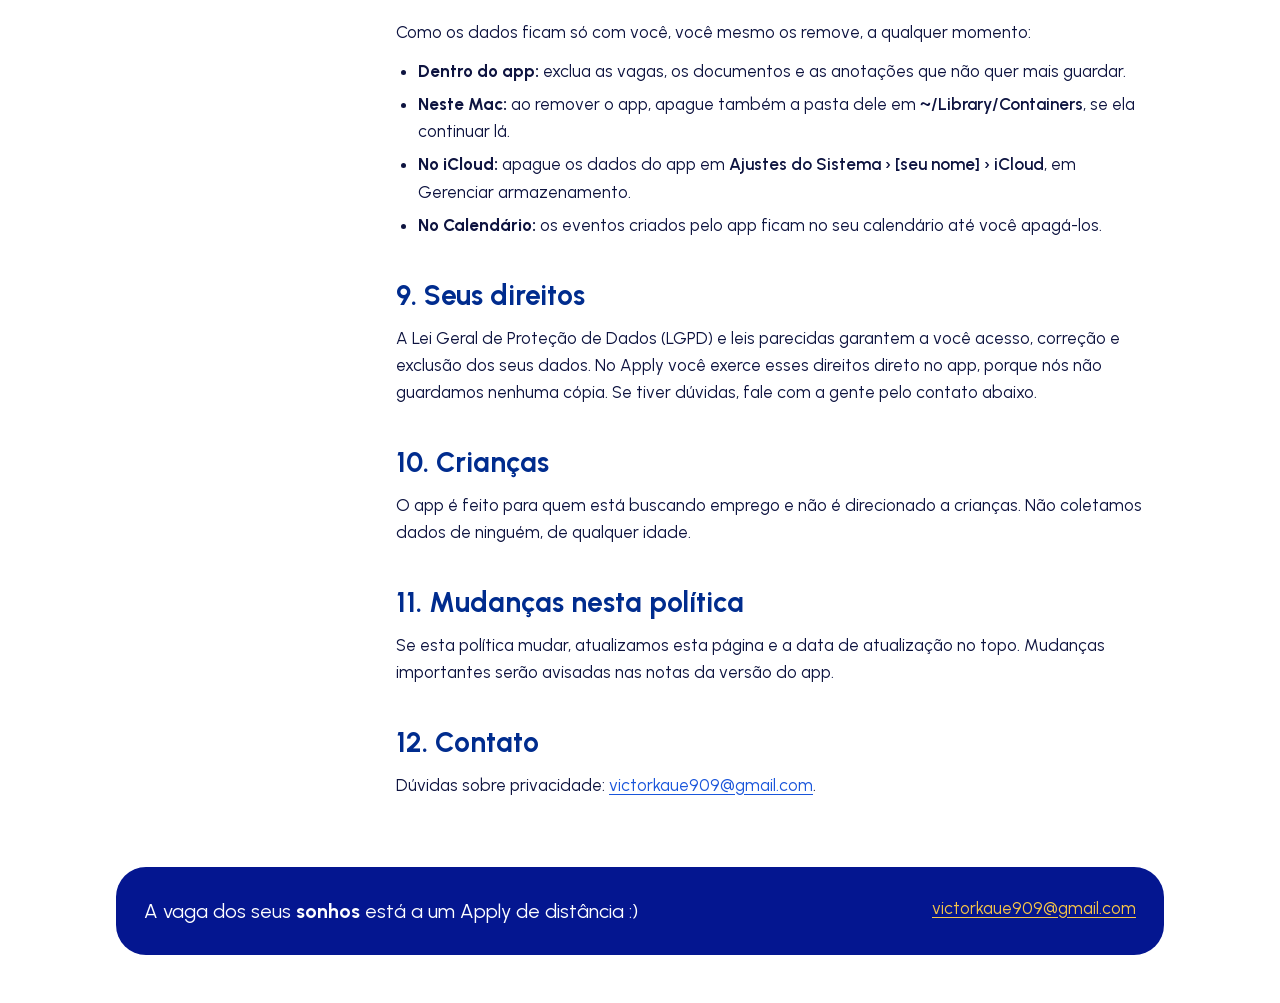
==== commit d943baef: "[KAN-194] docs(policy): describe AI, clipboard and calendar use accurately Co-Authored-By: Claude Op" ====
--- a/index.html
+++ b/index.html
@@ -51,7 +51,7 @@
       </div>
       <div class="tile tile-fact tile-sky">
         <h2>IA no dispositivo</h2>
-        <p>A leitura de vagas por IA roda no seu Mac. Nada é enviado.</p>
+        <p>A IA que lê vagas e currículos roda no seu Mac. Nada é enviado.</p>
       </div>
     </div>
 
@@ -78,19 +78,20 @@
         <section id="quem-somos">
           <h2>1. Quem somos</h2>
           <p>O Apply é um app para Mac que ajuda você a acompanhar seus processos seletivos: vagas, etapas, contatos de recrutadores, documentos e eventos. Ele é desenvolvido pela equipe do Challenge 18.</p>
-          <p>Esta política explica quais dados o app trata, onde eles ficam e com que finalidade. O mesmo texto aparece dentro do app e na página do app na App Store.</p>
+          <p>Esta política explica quais dados o app trata, onde eles ficam e com que finalidade. No app, você abre esta página pelo menu <span class="path">Ajuda › Política de Privacidade</span>.</p>
         </section>
 
         <section id="dados">
           <h2>2. Dados que você guarda no app</h2>
-          <p>O app só trata o que você mesmo digita ou adiciona:</p>
+          <p>O app só guarda o que você mesmo digita ou adiciona:</p>
           <ul>
-            <li><strong>Vagas:</strong> empresa, cargo, logo, link, plataforma, salário, modelo de trabalho, descrição, prioridade, etapas, datas, resultado e feedback.</li>
+            <li><strong>Vagas:</strong> empresa, cargo, logo, link, plataforma, salário, modelo de trabalho, descrição, prioridade, etapas, datas, resultado, feedback e as perguntas e respostas de entrevista que você guarda em cada vaga.</li>
             <li><strong>Contatos de recrutadores:</strong> nome e link do contato, ligados a uma vaga.</li>
             <li><strong>Documentos:</strong> currículos, cartas e outros arquivos que você adiciona, com a categoria e as vagas a que pertencem.</li>
             <li><strong>Perfil:</strong> o texto "sobre mim" e as anotações para entrevistas.</li>
             <li><strong>Notificações e preferências:</strong> lembretes das etapas, o histórico de notificações e as configurações do app, como o horário dos lembretes e onde guardar os dados.</li>
           </ul>
+          <p>Quando você abre o painel da barra de menus, o app pode ler o texto da área de transferência, se o macOS permitir essa leitura sem pedir confirmação. Se o texto parecer o de uma vaga, o app o sugere no campo de preenchimento. Isso acontece no seu Mac.</p>
           <p>O app não pede seu nome, e-mail, telefone ou qualquer outro dado de identificação para funcionar.</p>
         </section>
 
@@ -112,14 +113,14 @@
 
         <section id="ia">
           <h2>5. Inteligência artificial</h2>
-          <p>O app pode ler o texto de uma vaga que você cola e preencher os campos por você. Essa leitura usa o modelo de linguagem da Apple que roda <strong>no próprio Mac</strong> (Apple Intelligence). O texto não é enviado para nenhum servidor, nem nosso nem de terceiros.</p>
-          <p>O recurso só funciona em Macs com Apple Intelligence ativada. Se não estiver disponível, você preenche a vaga à mão.</p>
+          <p>O app pode ler o texto de uma vaga e preencher os campos por você. No Perfil, quando você pede, ele também lê um currículo importado (um que está em Documentos ou um arquivo PDF ou .docx que você escolhe) e gera o texto "sobre mim", que você revisa antes de usar. Os dois recursos usam o modelo de linguagem da Apple que roda <strong>no próprio Mac</strong> (Apple Intelligence). Nem o texto da vaga nem o do currículo é enviado para nenhum servidor, nem nosso nem de terceiros.</p>
+          <p>Esses recursos só funcionam em Macs com Apple Intelligence ativada. Se não estiverem disponíveis, você preenche a vaga e escreve o "sobre mim" à mão.</p>
         </section>
 
         <section id="permissoes">
           <h2>6. Calendário e notificações</h2>
           <h3>Calendário</h3>
-          <p>Se você ativar a sincronização com o Calendário, o app pede acesso aos seus calendários para criar e atualizar os eventos das etapas das suas vagas. O app só mexe nos eventos que ele mesmo criou.</p>
+          <p>Se você ativar a sincronização com o Calendário, o app pede acesso aos seus calendários para criar e atualizar os eventos das etapas das suas vagas. O app só mexe nos eventos que ele mesmo criou. Com a sincronização ligada, ele também lê esses eventos para trazer ao app as alterações que você fizer no Calendário.</p>
           <p>Os eventos ficam no calendário que você usa no Mac. Se esse calendário for de uma conta como iCloud, Google ou Outlook, ele sincroniza pelas regras dessa conta.</p>
           <p>Você pode retirar o acesso quando quiser em <span class="path">Ajustes do Sistema › Privacidade e Segurança › Calendários</span>.</p>
           <h3>Notificações</h3>
@@ -159,7 +160,7 @@
 
         <section id="mudancas">
           <h2>11. Mudanças nesta política</h2>
-          <p>Se esta política mudar, o texto dentro do app e o desta página mudam juntos, e a data de atualização no topo também. Mudanças importantes serão avisadas nas notas da versão do app.</p>
+          <p>Se esta política mudar, atualizamos esta página e a data de atualização no topo. Mudanças importantes serão avisadas nas notas da versão do app.</p>
         </section>
 
         <section id="contato">
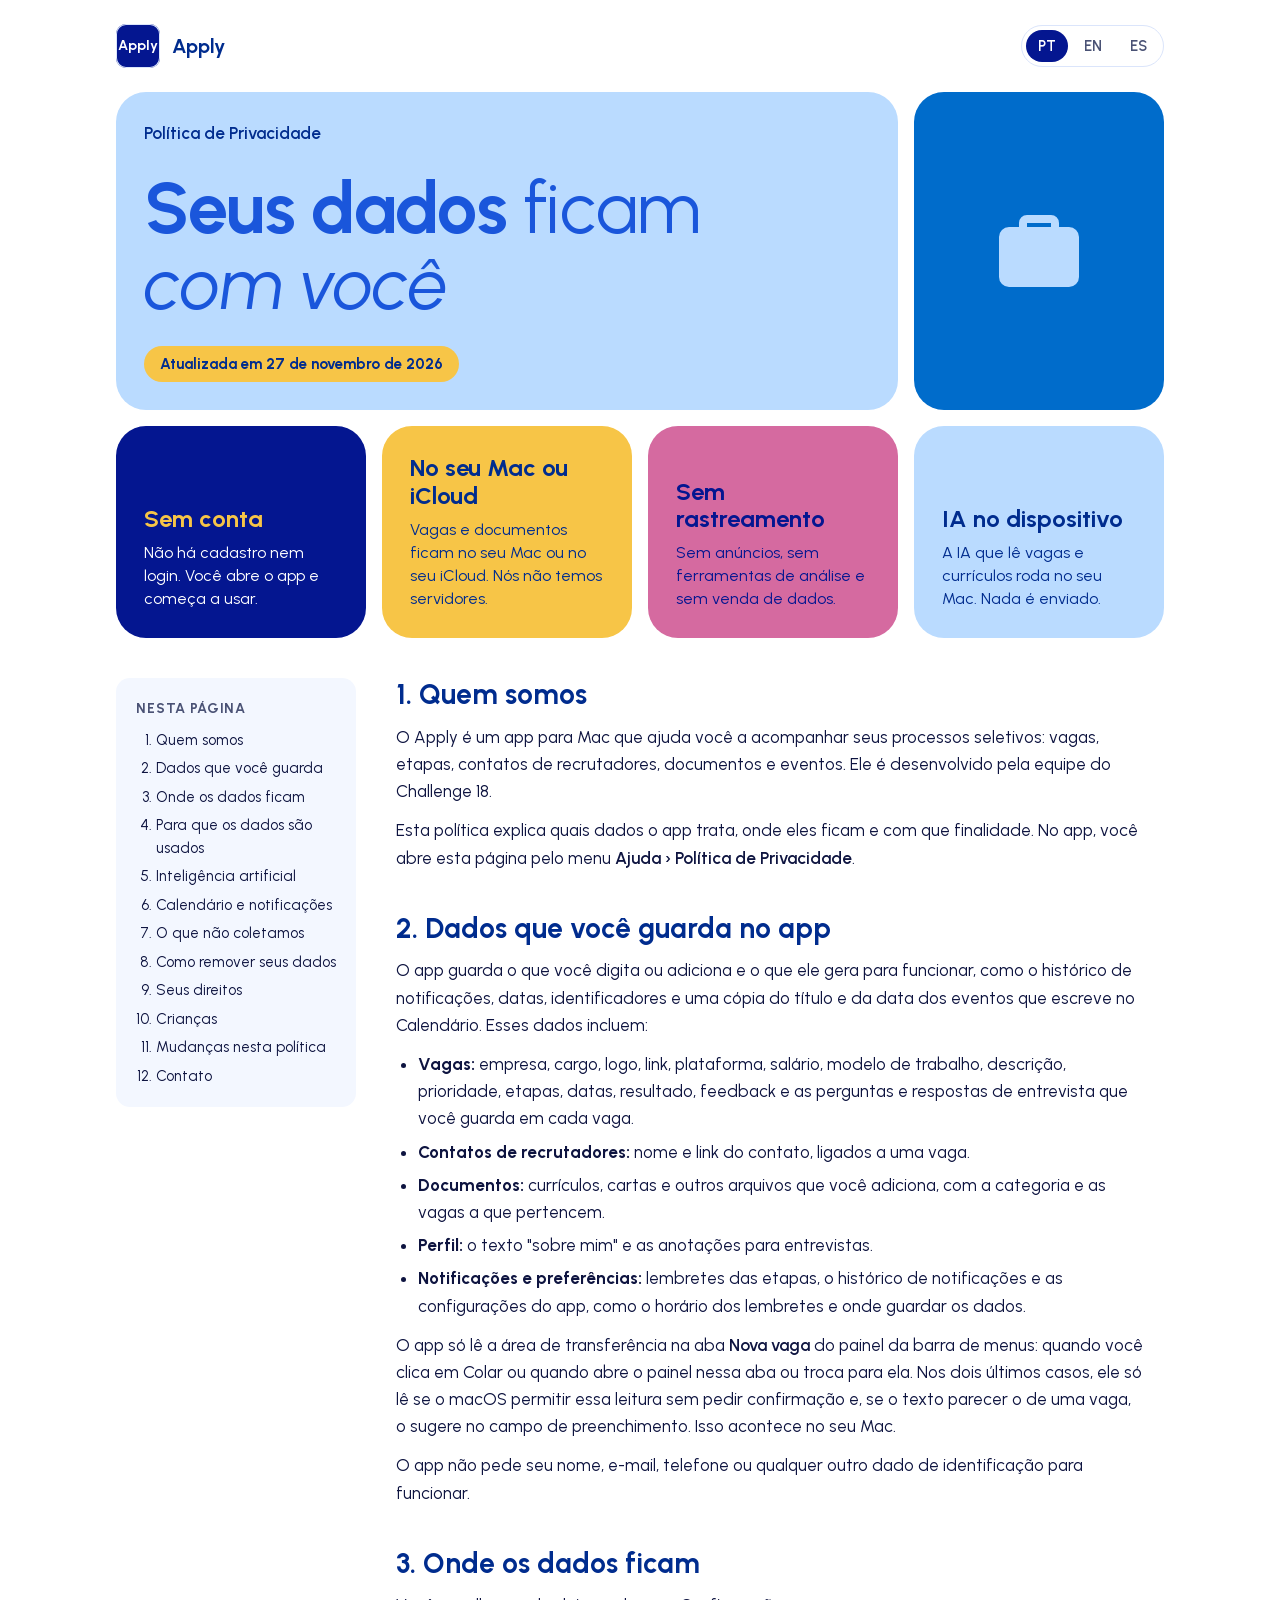
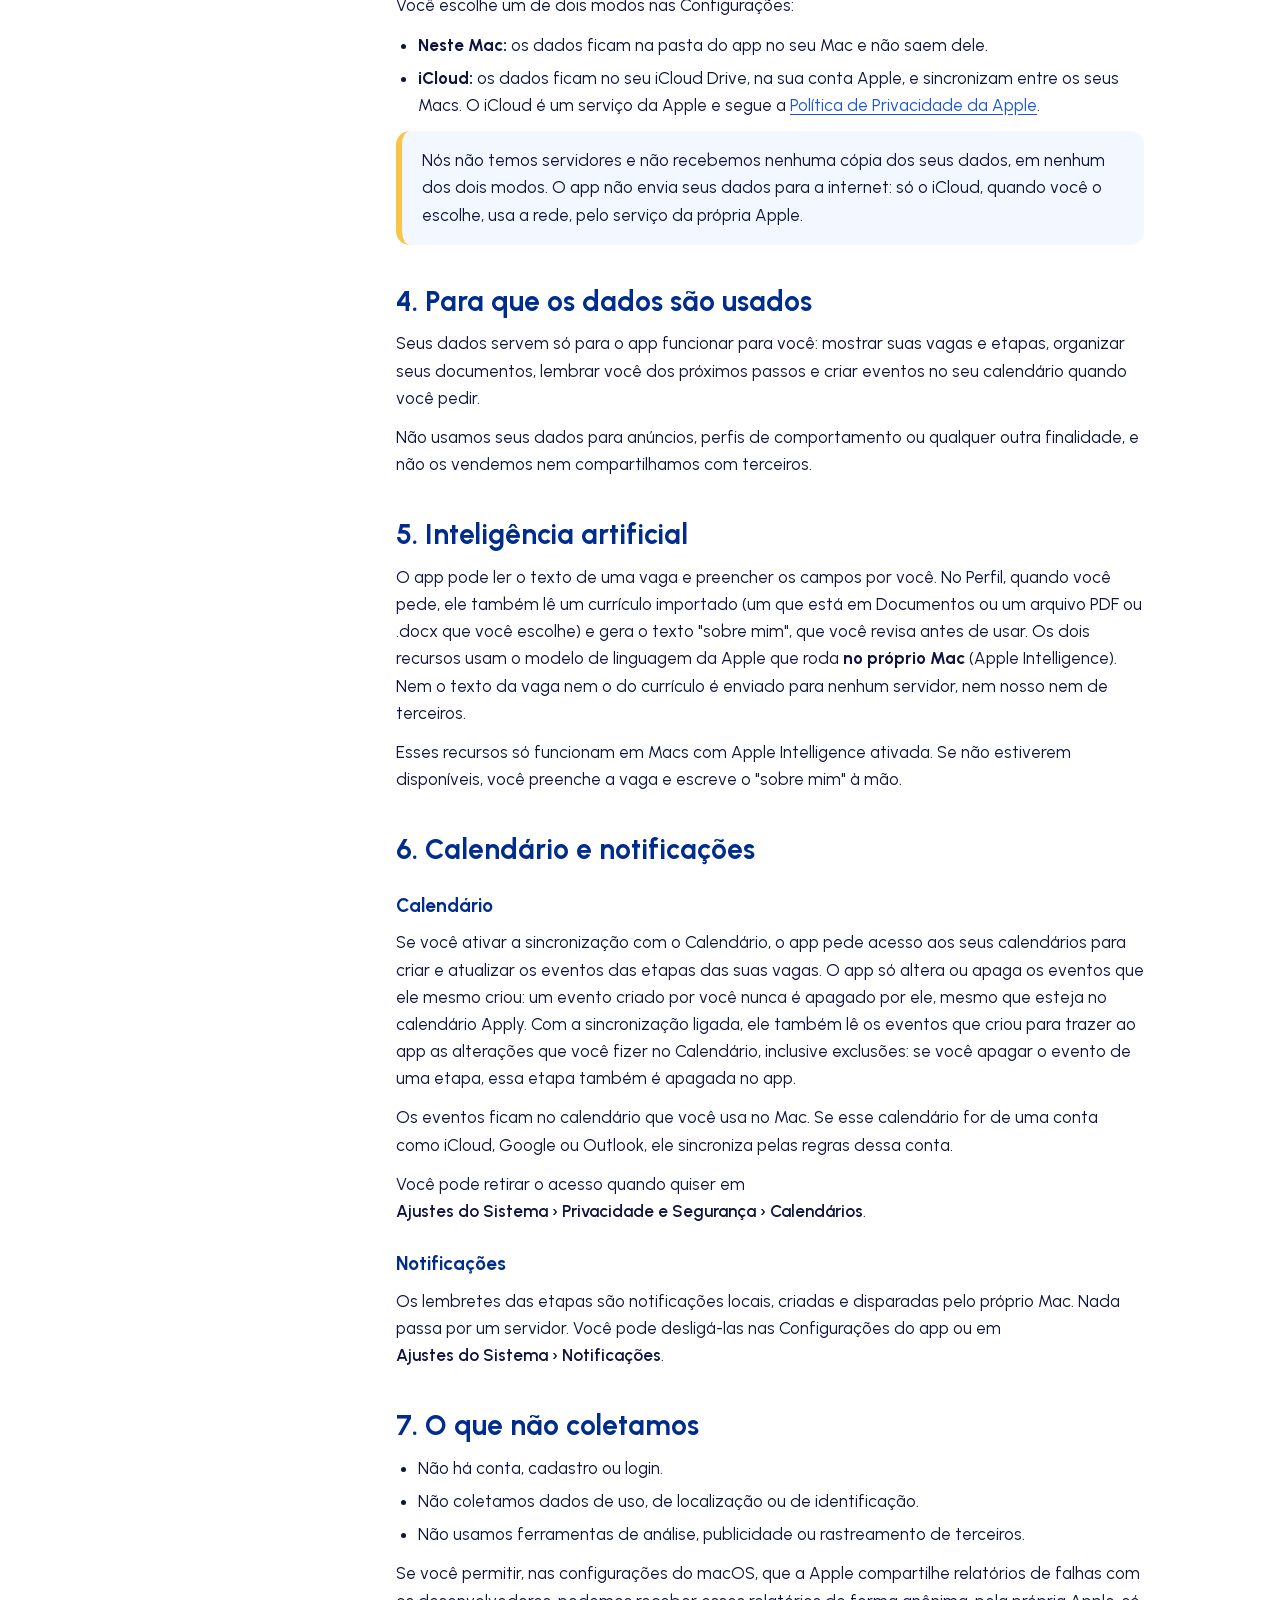
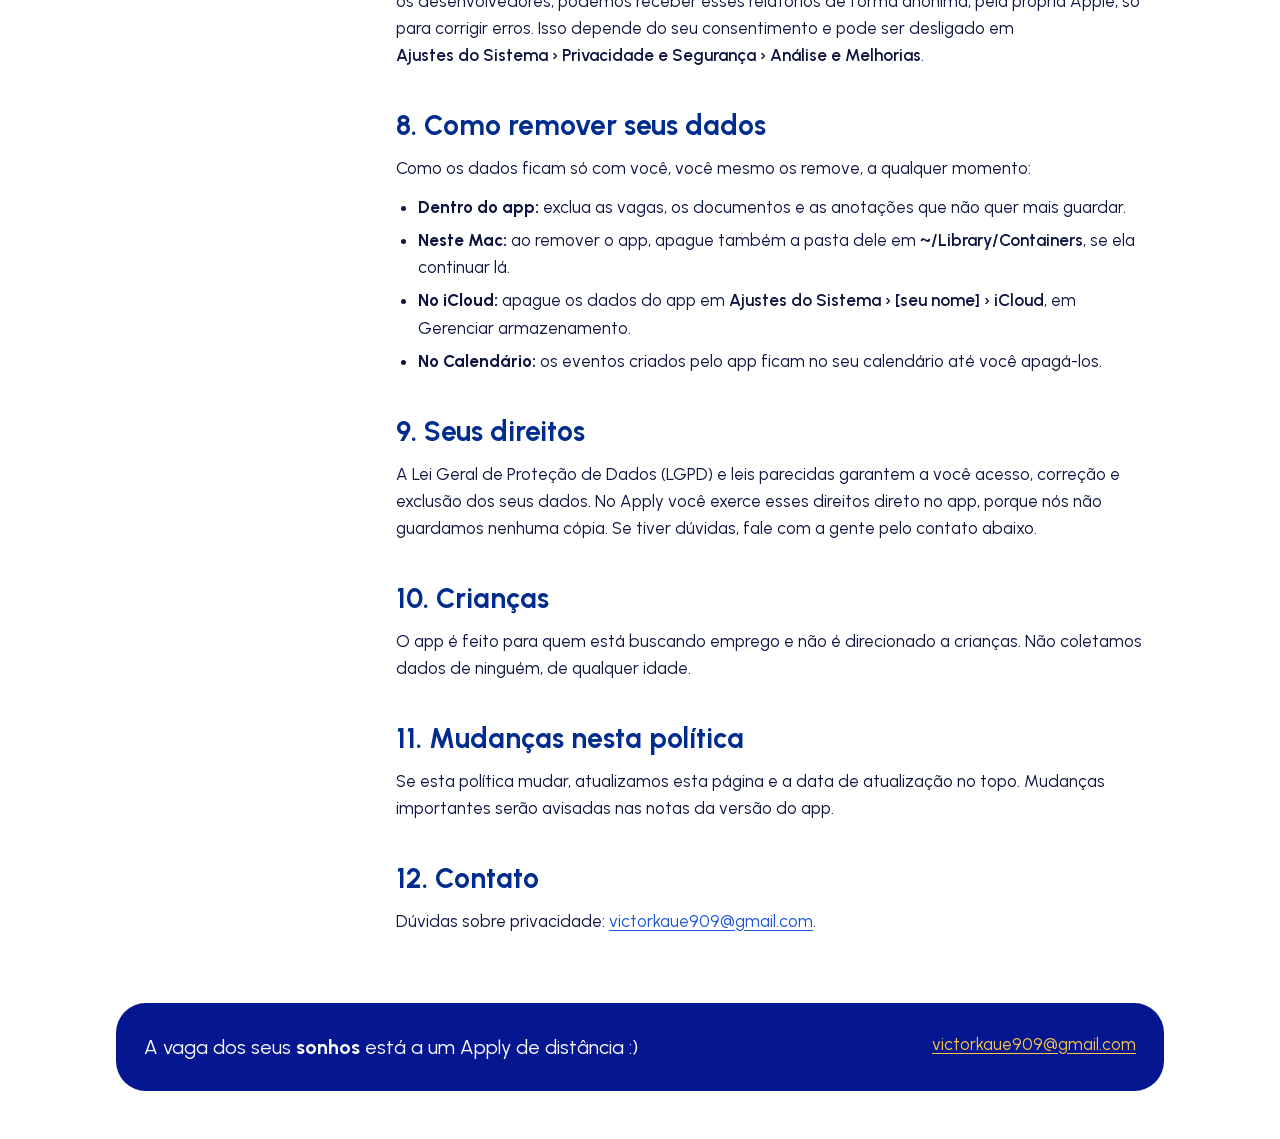
==== commit 579f83c2: "[KAN-194] docs(policy): make the clipboard, data and calendar statements precise Co-Authored-By: Cla" ====
--- a/index.html
+++ b/index.html
@@ -83,7 +83,7 @@
 
         <section id="dados">
           <h2>2. Dados que você guarda no app</h2>
-          <p>O app só guarda o que você mesmo digita ou adiciona:</p>
+          <p>O app guarda o que você digita ou adiciona e o que ele gera para funcionar, como o histórico de notificações, datas, identificadores e uma cópia do título e da data dos eventos que escreve no Calendário. Esses dados incluem:</p>
           <ul>
             <li><strong>Vagas:</strong> empresa, cargo, logo, link, plataforma, salário, modelo de trabalho, descrição, prioridade, etapas, datas, resultado, feedback e as perguntas e respostas de entrevista que você guarda em cada vaga.</li>
             <li><strong>Contatos de recrutadores:</strong> nome e link do contato, ligados a uma vaga.</li>
@@ -91,7 +91,7 @@
             <li><strong>Perfil:</strong> o texto "sobre mim" e as anotações para entrevistas.</li>
             <li><strong>Notificações e preferências:</strong> lembretes das etapas, o histórico de notificações e as configurações do app, como o horário dos lembretes e onde guardar os dados.</li>
           </ul>
-          <p>Quando você abre o painel da barra de menus, o app pode ler o texto da área de transferência, se o macOS permitir essa leitura sem pedir confirmação. Se o texto parecer o de uma vaga, o app o sugere no campo de preenchimento. Isso acontece no seu Mac.</p>
+          <p>O app só lê a área de transferência na aba <span class="path">Nova vaga</span> do painel da barra de menus: quando você clica em Colar ou quando abre o painel nessa aba ou troca para ela. Nos dois últimos casos, ele só lê se o macOS permitir essa leitura sem pedir confirmação e, se o texto parecer o de uma vaga, o sugere no campo de preenchimento. Isso acontece no seu Mac.</p>
           <p>O app não pede seu nome, e-mail, telefone ou qualquer outro dado de identificação para funcionar.</p>
         </section>
 
@@ -120,7 +120,7 @@
         <section id="permissoes">
           <h2>6. Calendário e notificações</h2>
           <h3>Calendário</h3>
-          <p>Se você ativar a sincronização com o Calendário, o app pede acesso aos seus calendários para criar e atualizar os eventos das etapas das suas vagas. O app só mexe nos eventos que ele mesmo criou. Com a sincronização ligada, ele também lê esses eventos para trazer ao app as alterações que você fizer no Calendário.</p>
+          <p>Se você ativar a sincronização com o Calendário, o app pede acesso aos seus calendários para criar e atualizar os eventos das etapas das suas vagas. O app só altera ou apaga os eventos que ele mesmo criou: um evento criado por você nunca é apagado por ele, mesmo que esteja no calendário Apply. Com a sincronização ligada, ele também lê os eventos que criou para trazer ao app as alterações que você fizer no Calendário, inclusive exclusões: se você apagar o evento de uma etapa, essa etapa também é apagada no app.</p>
           <p>Os eventos ficam no calendário que você usa no Mac. Se esse calendário for de uma conta como iCloud, Google ou Outlook, ele sincroniza pelas regras dessa conta.</p>
           <p>Você pode retirar o acesso quando quiser em <span class="path">Ajustes do Sistema › Privacidade e Segurança › Calendários</span>.</p>
           <h3>Notificações</h3>
